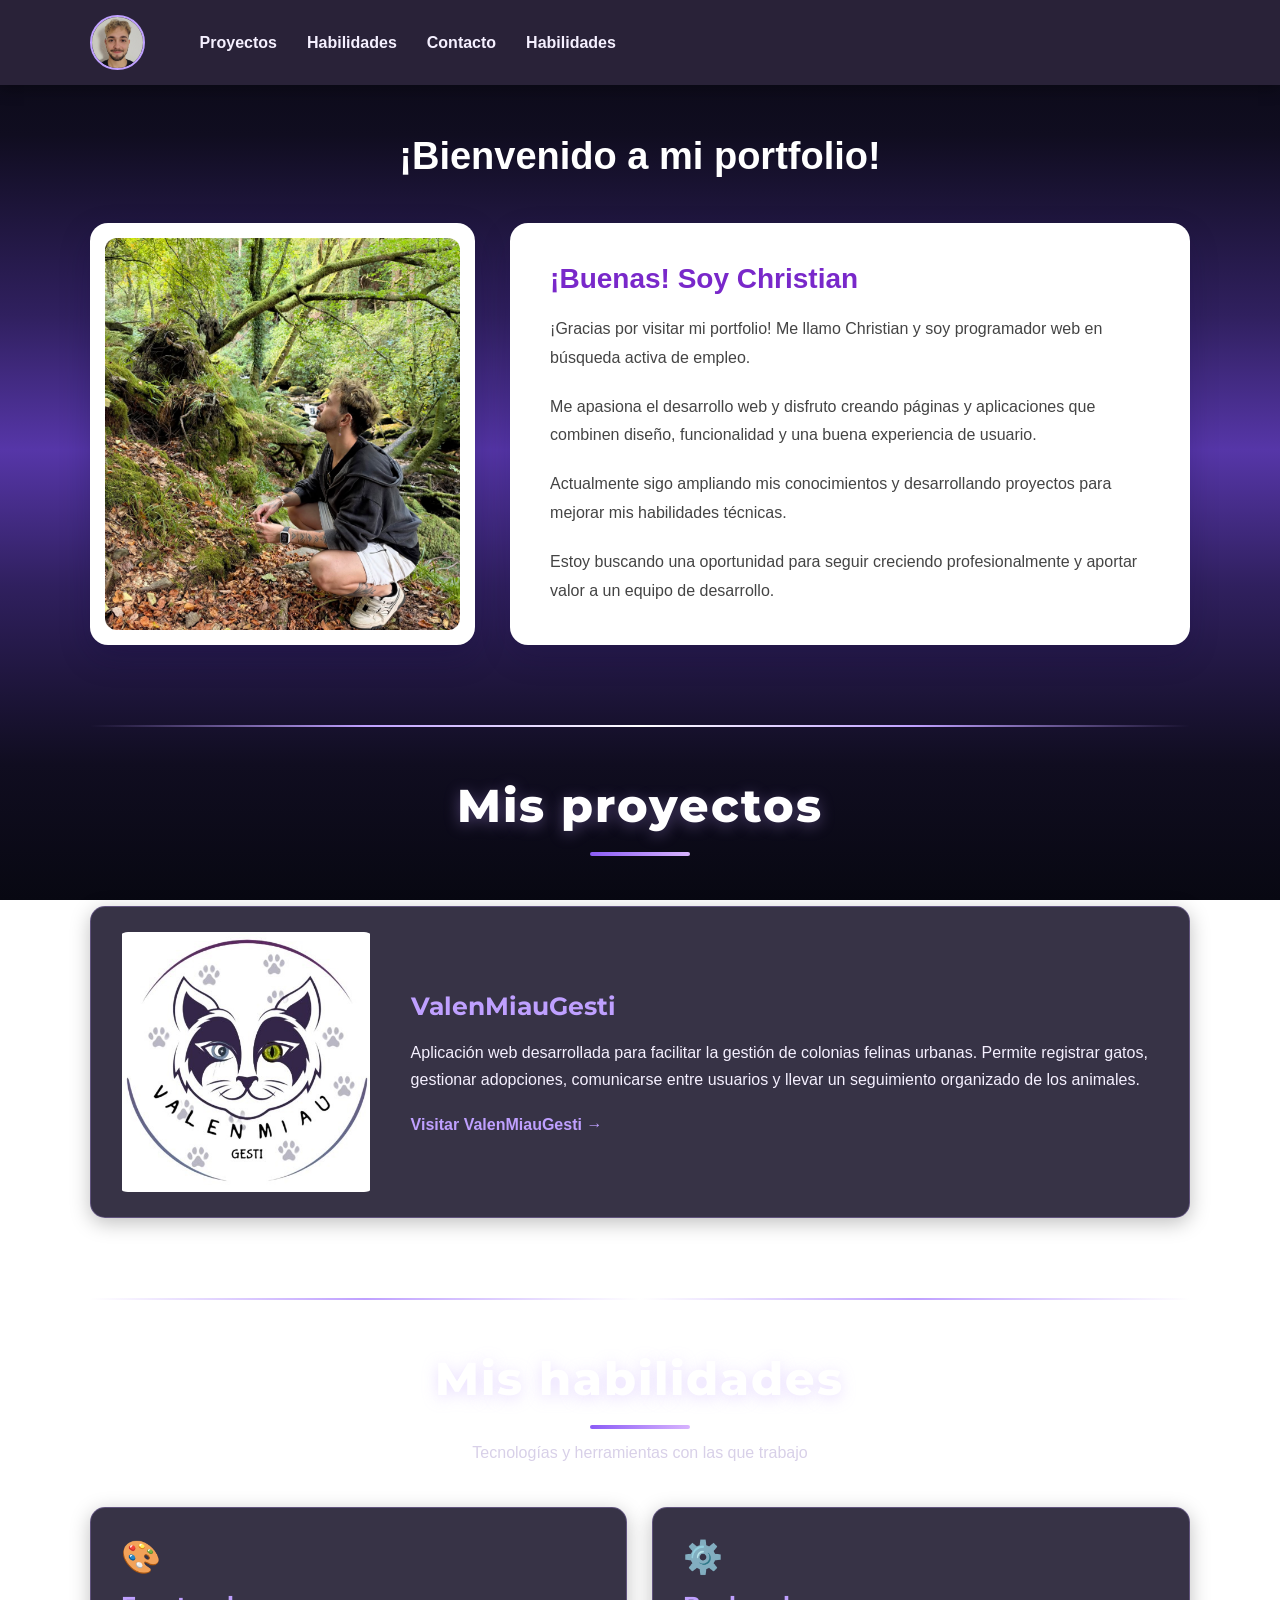
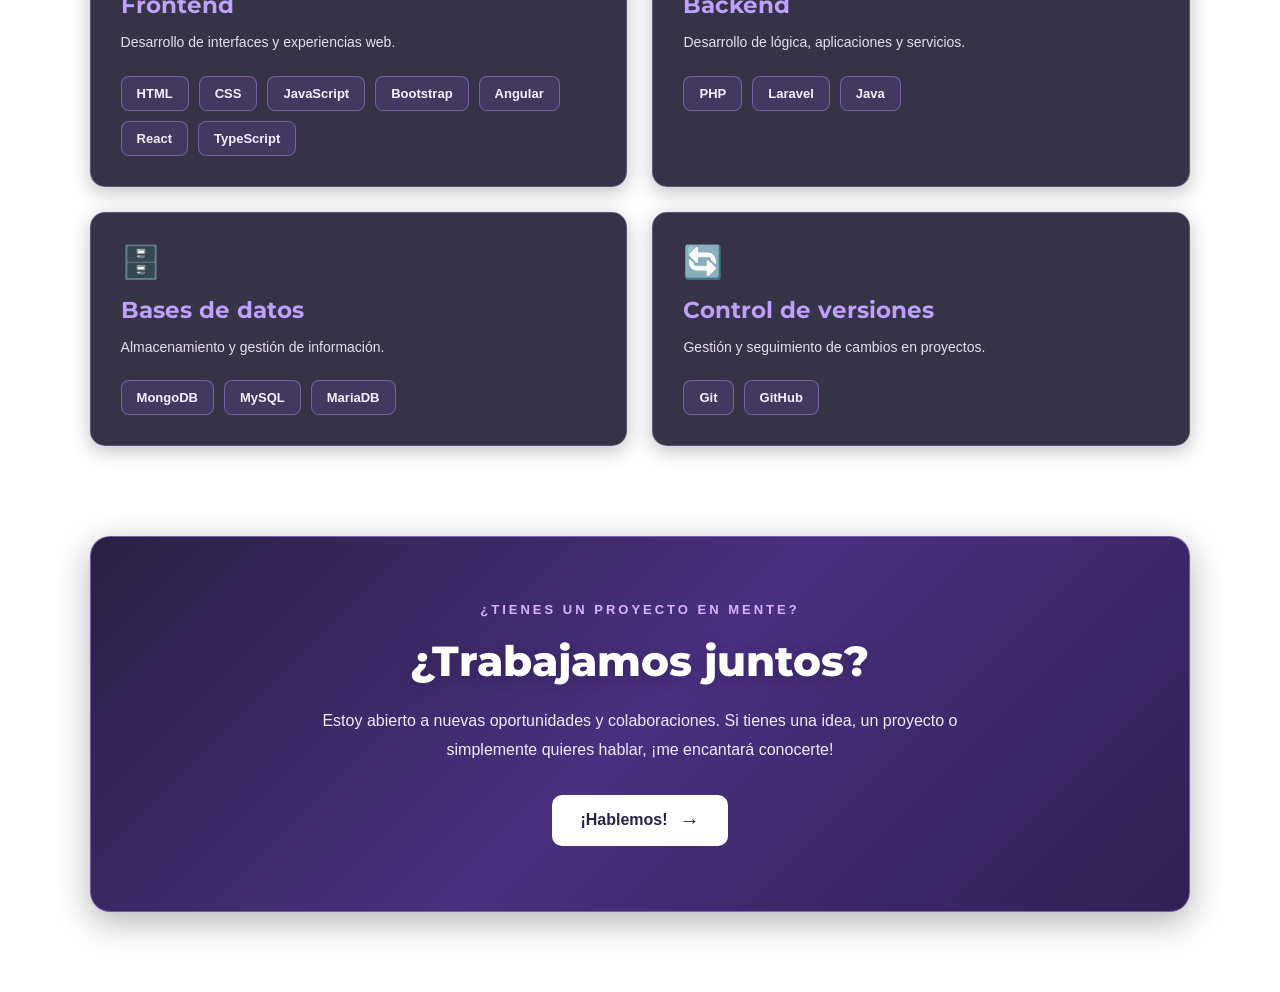
==== index.html @ 074d82cc "primer commit" ====
<!DOCTYPE html>
<html lang="es">

<head>
    <meta charset="UTF-8">
    <meta name="viewport" content="width=device-width, initial-scale=1.0">

    <title>Portfolio - Christian</title>

    <link rel="preconnect" href="https://fonts.googleapis.com">
    <link rel="preconnect" href="https://fonts.gstatic.com" crossorigin>
    <link href="https://fonts.googleapis.com/css2?family=Montserrat:wght@400;600;700;800&display=swap" rel="stylesheet">

    <link rel="stylesheet" href="css/style.css">
    <link rel="stylesheet" href="css/header.css">
    <link rel="stylesheet" href="css/habilidades.css">
    <link rel="stylesheet" href="css/presentacion.css">
    <link rel="stylesheet" href="css/proyectos.css">
    <link rel="stylesheet" href="css/trabajemos.css">

</head>

<body>

    <!-- COMPONENTE HEADER -->
    <div id="header"></div>

    <!-- COMPONENTE PRESENTACIÓN -->
    <div id="presentacion"></div>

    <div id="proyectos-container"></div>

    <div id="habilidades-container"></div>

    <div id="trabajemos-container"></div>

    <script src="js/javasScript.js"></script>

</body>
</html>
---- css/style.css ----
/* CONFIGURACIÓN GENERAL */

* {
    margin: 0;
    padding: 0;
    box-sizing: border-box;
}

html {
    scroll-behavior: smooth;
}

body {
    font-family: Arial, sans-serif;
    min-height: 100vh;

    background: linear-gradient(
        to bottom,
        #080812 0%,
        #100D20 15%,
        #30205F 35%,
        #5636A8 50%,
        #30205F 65%,
        #100D20 85%,
        #080812 100%
    );

    background-repeat: no-repeat;
    background-attachment: fixed;
}

/* IMÁGENES GENERALES */

img {
    max-width: 100%;
}
---- css/header.css ----
/* ==========================================
   HEADER - BARRA DE NAVEGACIÓN
========================================== */

header {
    width: 100%;
    padding: 15px 7%;

    background: #292238;

    box-shadow: 0 3px 15px rgba(0, 0, 0, 0.35);
}

/* ==========================================
   BARRA DE NAVEGACIÓN
========================================== */


.navbar {
    display: flex;
    align-items: center;
    justify-content: flex-start;
    gap: 55px;
}


/* ==========================================
   PERFIL: FOTO Y NOMBRE
========================================== */

.perfil {
    display: flex;
    align-items: center;
    gap: 12px;
}

.perfil img {
    width: 55px;
    height: 55px;

    border-radius: 50%;
    object-fit: cover;

    border: 2px solid #BFA0FF;
}

.perfil h2 {
    font-size: 20px;
    font-weight: 700;
    color: #FFFFFF;
}

/* ==========================================
   ENLACES DE NAVEGACIÓN
========================================== */

.nav-links {
    display: flex;
    align-items: center;
    gap: 30px;

    list-style: none;
}

.nav-links li {
    position: relative;
}

.nav-links a {
    display: block;
    padding: 10px 0;

    color: #F5F0FF;

    font-size: 16px;
    font-weight: 600;

    text-decoration: none;

    transition: color 0.3s ease;
}

/* EFECTO HOVER */

.nav-links a:hover {
    color: #BFA0FF;
}

/* ==========================================
   MENÚS DESPLEGABLES
========================================== */

.dropdown {
    display: none;

    position: absolute;
    top: 100%;
    left: 0;

    min-width: 190px;

    background: #38304D;

    border: 1px solid rgba(191, 160, 255, 0.15);
    border-radius: 10px;

    box-shadow: 0 8px 20px rgba(0, 0, 0, 0.3);

    list-style: none;

    z-index: 100;
}

/* ENLACES DEL DESPLEGABLE */

.dropdown li a {
    padding: 13px 16px;

    color: #FFFFFF;

    font-size: 14px;
    font-weight: 500;

    transition: background 0.3s ease,
                color 0.3s ease;
}

/* HOVER DEL DESPLEGABLE */

.dropdown li a:hover {
    background: #51416F;
    color: #D6BFFF;
}

/* MOSTRAR DESPLEGABLE */

.nav-links li:hover > .dropdown,
.nav-links li:focus-within > .dropdown {
    display: block;
}

/* ==========================================
   ADAPTACIÓN A MÓVILES
========================================== */

@media (max-width: 700px) {

    .navbar {
        flex-direction: column;
        gap: 20px;
    }

    .nav-links {
        flex-wrap: wrap;
        justify-content: center;
        gap: 15px;
    }

    .perfil h2 {
        font-size: 18px;
    }

    .nav-links a {
        font-size: 14px;
    }

}
---- css/habilidades.css ----
/* =================================
   SECCIÓN DE HABILIDADES
================================= */

.seccion-habilidades {
    width: 86%;
    max-width: 1250px;
    margin: 80px auto 60px;
}

/* SEPARADOR */

.separador-habilidades {
    width: 100%;
    height: 2px;
    background: linear-gradient(
        to right,
        transparent,
        #BFA0FF,
        #FFFFFF,
        #BFA0FF,
        transparent
    );
    margin-bottom: 50px;
}

/* TÍTULO */

.titulo-habilidades {
    text-align: center;
    color: #FFFFFF;
    font-family: 'Montserrat', sans-serif;
    font-size: 46px;
    font-weight: 800;
    letter-spacing: 2px;
    margin-bottom: 15px;
    text-shadow: 0 3px 15px rgba(191, 160, 255, 0.35);
}

.titulo-habilidades::after {
    content: "";
    display: block;
    width: 100px;
    height: 4px;
    margin: 18px auto 0;
    border-radius: 10px;
    background: linear-gradient(
        to right,
        #8B5CF6,
        #D8B4FE
    );
}

/* SUBTÍTULO */

.subtitulo-habilidades {
    text-align: center;
    color: #D8D0E8;
    font-size: 16px;
    margin-bottom: 45px;
}

/* CONTENEDOR */

.contenedor-habilidades {
    display: grid;
    grid-template-columns: repeat(2, 1fr);
    gap: 25px;
}

/* TARJETAS */

.tarjeta-habilidad {
    padding: 30px;
    background: rgba(20, 16, 38, 0.85);
    border: 1px solid rgba(191, 160, 255, 0.3);
    border-radius: 15px;

    box-shadow: 0 5px 20px rgba(0, 0, 0, 0.25);

    transition:
        transform 0.3s ease,
        border-color 0.3s ease,
        box-shadow 0.3s ease;
}

.tarjeta-habilidad:hover {
    transform: translateY(-5px);
    border-color: #BFA0FF;
    box-shadow: 0 10px 30px rgba(0, 0, 0, 0.35);
}

/* ICONOS */

.icono-habilidad {
    font-size: 32px;
    margin-bottom: 15px;
}

/* TÍTULOS DE TARJETAS */

.tarjeta-habilidad h3 {
    color: #BFA0FF;
    font-family: 'Montserrat', sans-serif;
    font-size: 23px;
    font-weight: 700;
    margin-bottom: 12px;
}

/* DESCRIPCIONES */

.descripcion-habilidad {
    color: #E5DFF0;
    font-size: 14px;
    line-height: 1.6;
    margin-bottom: 22px;
}

/* ETIQUETAS DE TECNOLOGÍAS */

.lista-tecnologias {
    display: flex;
    flex-wrap: wrap;
    gap: 10px;
}

.lista-tecnologias span {
    padding: 9px 15px;
    color: #F5F0FF;
    background: rgba(139, 92, 246, 0.15);
    border: 1px solid rgba(191, 160, 255, 0.4);
    border-radius: 8px;

    font-size: 13px;
    font-weight: 600;

    transition:
        background 0.3s ease,
        color 0.3s ease,
        transform 0.3s ease;
}

.lista-tecnologias span:hover {
    background: #8B5CF6;
    color: #FFFFFF;
    transform: translateY(-3px);
}

/* =================================
   RESPONSIVE
================================= */

@media (max-width: 800px) {

    .seccion-habilidades {
        width: 92%;
        margin: 55px auto 40px;
    }

    .titulo-habilidades {
        font-size: 32px;
        letter-spacing: 1px;
    }

    .subtitulo-habilidades {
        font-size: 14px;
        margin-bottom: 30px;
    }

    .contenedor-habilidades {
        grid-template-columns: 1fr;
        gap: 18px;
    }

    .tarjeta-habilidad {
        padding: 22px;
    }

    .tarjeta-habilidad h3 {
        font-size: 21px;
    }

    .lista-tecnologias {
        gap: 8px;
    }

    .lista-tecnologias span {
        font-size: 12px;
        padding: 8px 12px;
    }
}
---- css/presentacion.css ----
/* =================================
   PRESENTACIÓN
================================= */

/* CONTENEDOR PRINCIPAL */

.contenido-principal {
    width: 86%;
    max-width: 1250px;
    margin: 50px auto;
}

/* TÍTULO DE BIENVENIDA */

.titulo-bienvenida {
    text-align: center;
    color: white;

    font-size: 38px;

    margin-bottom: 45px;
}

/* DISTRIBUCIÓN DE CONTENEDORES */

.presentacion {
    display: grid;

    grid-template-columns: 0.85fr 1.5fr;

    gap: 35px;
    align-items: stretch;
}

/* CONTENEDOR DE LA FOTOGRAFÍA */

.foto-presentacion {
    background: white;

    padding: 15px;

    border-radius: 18px;

    box-shadow: 0 12px 30px rgba(20, 10, 60, 0.25);

    min-height: 380px;
}

.foto-presentacion img {
    width: 100%;
    height: 100%;
    min-height: 350px;

    object-fit: cover;

    border-radius: 12px;

    display: block;
}

/* CONTENEDOR DEL TEXTO */

.texto-presentacion {
    background: white;

    padding: 40px;

    border-radius: 18px;

    box-shadow: 0 12px 30px rgba(20, 10, 60, 0.18);

    display: flex;
    flex-direction: column;
    justify-content: center;

    gap: 20px;
}

/* TÍTULO PERSONAL */

.texto-presentacion h2 {
    color: #7928CA;
    font-size: 28px;
}

/* PÁRRAFOS */

.texto-presentacion p {
    color: #444444;

    font-size: 16px;
    line-height: 1.8;
}

/* RESPONSIVE */

@media (max-width: 800px) {

    .contenido-principal {
        width: 90%;
    }

    .presentacion {
        grid-template-columns: 1fr;
    }

    
/* CONTENEDOR DE LA FOTOGRAFÍA */


/* CONTENEDOR DE LA FOTOGRAFÍA */


/* CONTENEDOR DE LA FOTOGRAFÍA */

.foto-presentacion {
    display: flex;
    justify-content: center;
    align-items: center;

    background: transparent;
    padding: 0;
    box-shadow: none;
}

/* FOTOGRAFÍA CUADRADA */

.foto-presentacion img {
    width: 320px;
    height: 320px;

    aspect-ratio: 1 / 1;
    object-fit: cover;
    object-position: center;

    border-radius: 12px;

    display: block;
}




    .titulo-bienvenida {
        font-size: 29px;
    }

    .texto-presentacion {
        padding: 25px;
    }
}
---- css/proyectos.css ----
/* =================================
   SECCIÓN DE PROYECTOS
================================= */

.seccion-proyectos {
    width: 86%;
    max-width: 1250px;
    margin: 80px auto 50px;
}

/* SEPARADOR SUPERIOR */

.separador-proyectos {
    width: 100%;
    height: 2px;
    background: linear-gradient(
        to right,
        transparent,
        #BFA0FF,
        #FFFFFF,
        #BFA0FF,
        transparent
    );
    margin-bottom: 50px;
}

/* TÍTULO */

.titulo-proyectos {
    text-align: center;
    color: #FFFFFF;
    font-family: 'Montserrat', sans-serif;
    font-size: 46px;
    font-weight: 800;
    letter-spacing: 2px;
    margin-bottom: 50px;
    position: relative;
    text-shadow: 0 3px 15px rgba(191, 160, 255, 0.35);
}

/* LÍNEA DECORATIVA DEL TÍTULO */

.titulo-proyectos::after {
    content: "";
    display: block;
    width: 100px;
    height: 4px;
    margin: 18px auto 0;
    border-radius: 10px;
    background: linear-gradient(
        to right,
        #8B5CF6,
        #D8B4FE
    );
}

/* CONTENEDOR DE PROYECTOS */

.contenedor-proyectos {
    width: 100%;
    display: grid;
    grid-template-columns: 1fr;
    gap: 25px;
}

/* =================================
   TARJETA DE PROYECTO
================================= */

.tarjeta-proyecto {
    display: grid;
    grid-template-columns: 260px 1fr;
    align-items: center;
    gap: 35px;

    padding: 25px;
    background: rgba(20, 16, 38, 0.85);
    border: 1px solid rgba(191, 160, 255, 0.3);
    border-radius: 15px;

    box-shadow: 0 5px 20px rgba(0, 0, 0, 0.25);
    transition: transform 0.3s ease, box-shadow 0.3s ease;
}

.tarjeta-proyecto:hover {
    transform: translateY(-5px);
    box-shadow: 0 10px 30px rgba(0, 0, 0, 0.4);
}

/* =================================
   IMAGEN DEL PROYECTO
================================= */


/* IMAGEN DEL PROYECTO */

.imagen-proyecto {
    display: block;
    width: 100%;
    max-width: 420px;
    aspect-ratio: 1 / 1;
    justify-self: center;
    overflow: hidden;
    border-radius: 12px;
    background: transparent;
}

.imagen-proyecto img {
    display: block;
    width: 100%;
    height: 100%;
    object-fit: contain;
    object-position: center;
    background: transparent;
    transition: transform 0.4s ease;
}

.imagen-proyecto:hover img {
    transform: scale(1.04);
}


/* =================================
   INFORMACIÓN DEL PROYECTO
================================= */

.informacion-proyecto {
    color: #F5F0FF;
}

.informacion-proyecto h3 {
    color: #BFA0FF;
    font-family: 'Montserrat', sans-serif;
    font-size: 25px;
    font-weight: 700;
    margin-bottom: 18px;
}

.informacion-proyecto p {
    font-size: 16px;
    line-height: 1.7;
    margin-bottom: 22px;
}

/* ENLACE AL PROYECTO */

.enlace-proyecto {
    display: inline-block;
    color: #BFA0FF;
    font-weight: 700;
    text-decoration: none;
    transition: color 0.3s ease;
}

.enlace-proyecto:hover {
    color: #FFFFFF;
}

/* =================================
   DISEÑO RESPONSIVE
================================= */

@media (max-width: 800px) {

    .seccion-proyectos {
        width: 90%;
    }

    .titulo-proyectos {
        font-size: 34px;
        letter-spacing: 1px;
    }

    .contenedor-proyectos {
        grid-template-columns: 1fr;
    }

    .tarjeta-proyecto {
        grid-template-columns: 1fr;
        gap: 20px;
        padding: 18px;
    }

    .imagen-proyecto img {
        height: 220px;
    }

    .informacion-proyecto h3 {
        font-size: 22px;
    }
}

/* =================================
   DISEÑO PARA MÓVILES
================================= */

@media (max-width: 800px) {

    .seccion-proyectos {
        width: 92%;
        margin: 50px auto 35px;
    }

    .titulo-proyectos {
        font-size: 30px;
        letter-spacing: 1px;
        margin-bottom: 30px;
    }

    .contenedor-proyectos {
        display: grid;
        grid-template-columns: 1fr;
        gap: 15px;
    }

    /* TARJETA */

    .tarjeta-proyecto {
        display: flex;
        flex-direction: column;
        align-items: stretch;
        gap: 18px;

        padding: 18px;
        margin: 0;
    }

    /* IMAGEN */

    .imagen-proyecto {
        width: 190px;
        height: 190px;
        max-width: 100%;
        aspect-ratio: 1 / 1;
        margin: 0 auto;
        flex-shrink: 0;
    }

    .imagen-proyecto img {
        width: 100%;
        height: 100%;
        object-fit: contain;
        margin: 0;
    }

    /* TEXTO */

    .informacion-proyecto {
        width: 100%;
        margin: 0;
        padding: 0;
    }

    .informacion-proyecto h3 {
        font-size: 21px;
        margin-bottom: 12px;
    }

    .informacion-proyecto p {
        font-size: 14px;
        line-height: 1.6;
        margin-bottom: 16px;
    }

    .enlace-proyecto {
        font-size: 14px;
    }
}
---- css/trabajemos.css ----
/* =================================
   SECCIÓN TRABAJEMOS JUNTOS
================================= */

.seccion-trabajemos {
    width: 86%;
    max-width: 1250px;
    margin: 90px auto 80px;
}

.contenedor-trabajemos {
    position: relative;
    overflow: hidden;

    display: flex;
    flex-direction: column;
    align-items: center;
    text-align: center;

    padding: 65px 35px;

    background: linear-gradient(
        135deg,
        #292044,
        #493080,
        #302052
    );

    border: 1px solid rgba(191, 160, 255, 0.45);
    border-radius: 20px;

    box-shadow: 0 10px 35px rgba(0, 0, 0, 0.3);
}

/* ETIQUETA SUPERIOR */

.etiqueta-trabajemos {
    color: #D8B4FE;
    font-size: 13px;
    font-weight: 700;
    letter-spacing: 3px;
    margin-bottom: 18px;
}

/* TÍTULO */

.contenedor-trabajemos h2 {
    color: #FFFFFF;
    font-family: 'Montserrat', sans-serif;
    font-size: 42px;
    font-weight: 800;
    margin-bottom: 20px;
    text-shadow: 0 3px 15px rgba(0, 0, 0, 0.2);
}

/* TEXTO */

.texto-trabajemos {
    max-width: 650px;
    color: #F0EAFB;
    font-size: 16px;
    line-height: 1.8;
    margin-bottom: 30px;
}

/* BOTÓN */

.boton-contacto {
    display: inline-flex;
    align-items: center;
    justify-content: center;
    gap: 12px;

    padding: 14px 28px;

    color: #292044;
    background: #FFFFFF;

    border-radius: 10px;
    text-decoration: none;

    font-size: 16px;
    font-weight: 700;

    transition:
        transform 0.3s ease,
        background 0.3s ease,
        box-shadow 0.3s ease;
}

.boton-contacto span {
    font-size: 20px;
    transition: transform 0.3s ease;
}

.boton-contacto:hover {
    background: #D8B4FE;
    transform: translateY(-4px);
    box-shadow: 0 8px 20px rgba(0, 0, 0, 0.25);
}

.boton-contacto:hover span {
    transform: translateX(5px);
}

/* =================================
   RESPONSIVE
================================= */

@media (max-width: 800px) {

    .seccion-trabajemos {
        width: 92%;
        margin: 55px auto 45px;
    }

    .contenedor-trabajemos {
        padding: 45px 20px;
        border-radius: 15px;
    }

    .etiqueta-trabajemos {
        font-size: 11px;
        letter-spacing: 2px;
    }

    .contenedor-trabajemos h2 {
        font-size: 30px;
    }

    .texto-trabajemos {
        font-size: 14px;
        line-height: 1.7;
    }

    .boton-contacto {
        padding: 12px 24px;
        font-size: 14px;
    }
}
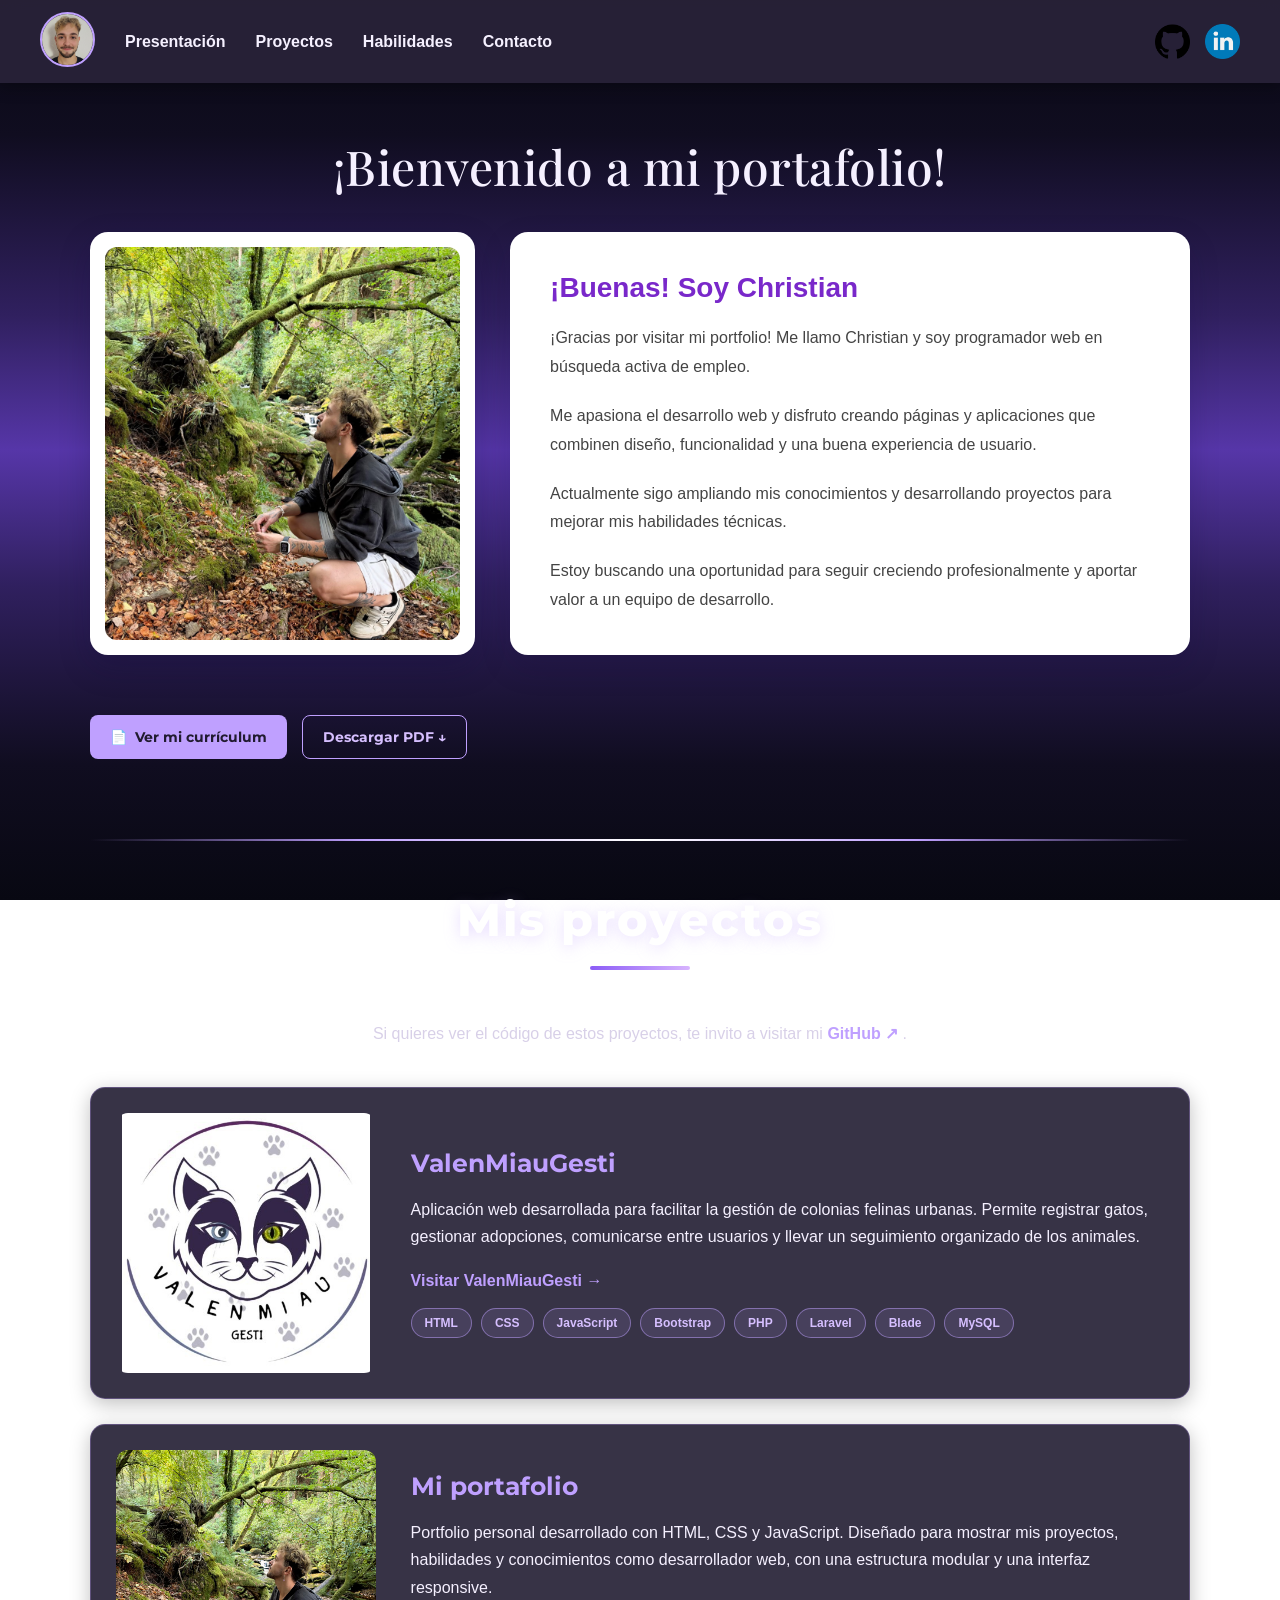
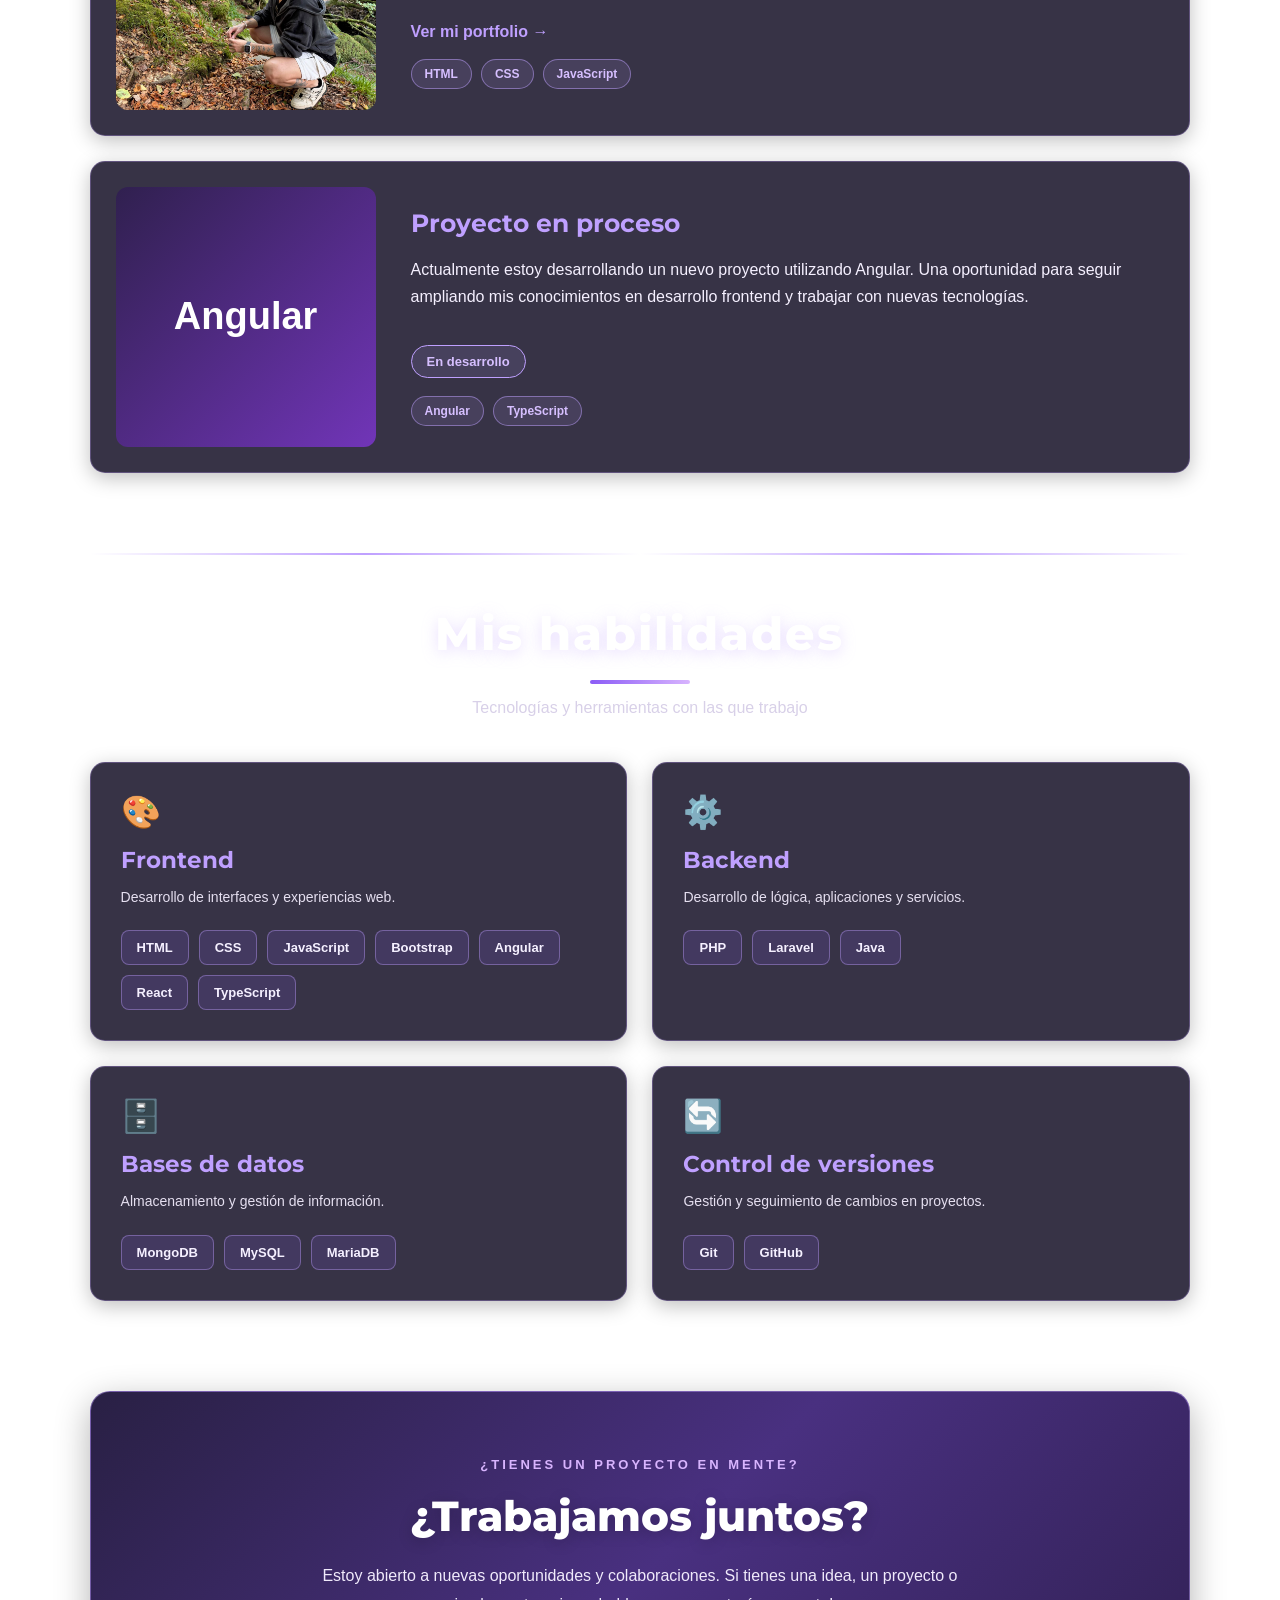
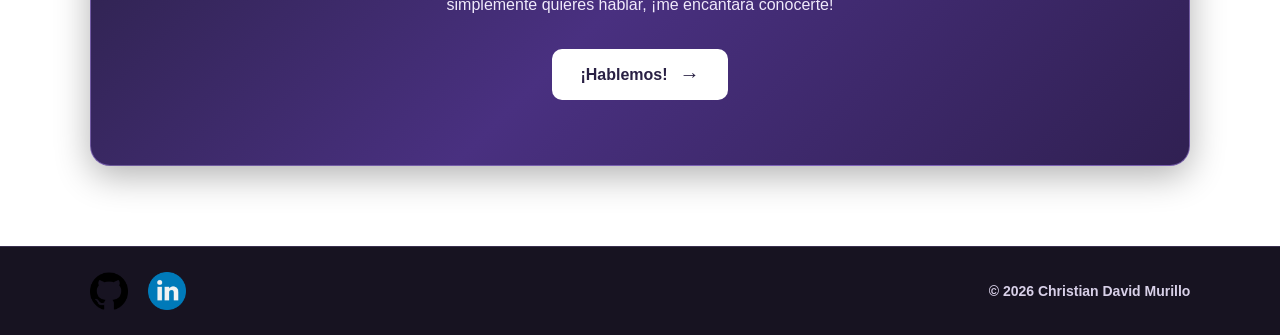
==== commit fc7e5e3c: "cambios en el header, enlaces a lnkdin, github, y curriculum completados, estilos de las paginas mej" ====
--- a/index.html
+++ b/index.html
@@ -5,12 +5,14 @@
 <head>
     <meta charset="UTF-8">
     <meta name="viewport" content="width=device-width, initial-scale=1.0">
+    <link rel="icon" type="image/png" href="img/logoCDM.png">
+    <title>Portafolio - Christian</title>
 
-    <title>Portfolio - Christian</title>
 
     <link rel="preconnect" href="https://fonts.googleapis.com">
     <link rel="preconnect" href="https://fonts.gstatic.com" crossorigin>
     <link href="https://fonts.googleapis.com/css2?family=Montserrat:wght@400;600;700;800&display=swap" rel="stylesheet">
+    <link href="https://fonts.googleapis.com/css2?family=Playfair+Display:wght@400;500;600&display=swap" rel="stylesheet">
 
     <link rel="stylesheet" href="css/style.css">
     <link rel="stylesheet" href="css/header.css">
@@ -18,6 +20,7 @@
     <link rel="stylesheet" href="css/presentacion.css">
     <link rel="stylesheet" href="css/proyectos.css">
     <link rel="stylesheet" href="css/trabajemos.css">
+    <link rel="stylesheet" href="css/footer.css">
 
 </head>
 
@@ -34,6 +37,7 @@
     <div id="habilidades-container"></div>
 
     <div id="trabajemos-container"></div>
+    <div id="footer-container"></div>
 
     <script src="js/javasScript.js"></script>
 
--- a/css/style.css
+++ b/css/style.css
@@ -7,13 +7,23 @@
     box-sizing: border-box;
 }
 
+
 html {
     scroll-behavior: smooth;
 }
 
+    #presentacion,
+    #proyectos,
+    #habilidades {
+    scroll-margin-top: 100px;
+}
+
+
 body {
     font-family: Arial, sans-serif;
     min-height: 100vh;
+    margin: 0;
+    padding-top: 85px;
 
     background: linear-gradient(
         to bottom,
--- a/css/header.css
+++ b/css/header.css
@@ -3,26 +3,38 @@
    HEADER - BARRA DE NAVEGACIÓN
 ========================================== */
 
+
+/* CABECERA FIJA */
 header {
+    position: fixed;
+    top: 0;
+    left: 0;
     width: 100%;
-    padding: 15px 7%;
-
-    background: #292238;
-
+    z-index: 1000;
+    box-sizing: border-box;
+
+    background: rgba(41, 34, 56, 0.95);
     box-shadow: 0 3px 15px rgba(0, 0, 0, 0.35);
-}
-
-/* ==========================================
-   BARRA DE NAVEGACIÓN
-========================================== */
-
+
+    backdrop-filter: blur(12px);
+    -webkit-backdrop-filter: blur(12px);
+}
+
+/* BARRA DE NAVEGACIÓN */
 
 .navbar {
     display: flex;
-    align-items: center;
     justify-content: flex-start;
-    gap: 55px;
-}
+    align-items: center;
+
+    width: 100%;
+    box-sizing: border-box;
+    padding: 12px 40px;
+    gap: 30px;
+}
+
+
+
 
 
 /* ==========================================
@@ -50,18 +62,35 @@
     font-weight: 700;
     color: #FFFFFF;
 }
+.perfil a {
+    display: block;
+    border-radius: 50%;
+}
+
+.perfil img {
+    transition: transform 0.3s ease;
+}
+
+.perfil a:hover img {
+    transform: scale(1.08);
+}
 
 /* ==========================================
    ENLACES DE NAVEGACIÓN
 ========================================== */
 
+
 .nav-links {
     display: flex;
     align-items: center;
+    justify-content: flex-end;
     gap: 30px;
 
     list-style: none;
-}
+    margin: 0;
+    padding: 0;
+}
+
 
 .nav-links li {
     position: relative;
@@ -145,24 +174,50 @@
 ========================================== */
 
 @media (max-width: 700px) {
-
     .navbar {
         flex-direction: column;
-        gap: 20px;
+        gap: 12px;
+        padding: 10px 15px;
     }
 
     .nav-links {
         flex-wrap: wrap;
         justify-content: center;
-        gap: 15px;
-    }
-
-    .perfil h2 {
-        font-size: 18px;
+        gap: 12px;
     }
 
     .nav-links a {
         font-size: 14px;
     }
-
-}
+}
+
+/* REDES SOCIALES DEL HEADER */
+
+.header-redes {
+    display: flex;
+    align-items: center;
+    gap: 15px;
+    margin-left: auto;
+}
+
+.header-redes a {
+    display: flex;
+    align-items: center;
+    justify-content: center;
+
+    width: 35px;
+    height: 35px;
+
+    transition: transform 0.3s ease;
+}
+
+.header-redes img {
+    width: 100%;
+    height: 100%;
+    object-fit: contain;
+}
+
+.header-redes a:hover {
+    transform: translateY(-3px) scale(1.08);
+}
+
--- a/css/presentacion.css
+++ b/css/presentacion.css
@@ -13,13 +13,22 @@
 
 /* TÍTULO DE BIENVENIDA */
 
+
 .titulo-bienvenida {
+    font-family: 'Playfair Display', serif;
+    font-size: 48px;
+    font-weight: 500;
     text-align: center;
-    color: white;
-
-    font-size: 38px;
-
-    margin-bottom: 45px;
+    color: #F5F0FF;
+    letter-spacing: 0.5px;
+    line-height: 1.3;
+    margin-bottom: 35px;
+}
+
+@media (max-width: 600px) {
+    .titulo-bienvenida {
+        font-size: 34px;
+    }
 }
 
 /* DISTRIBUCIÓN DE CONTENEDORES */
@@ -105,11 +114,7 @@
         grid-template-columns: 1fr;
     }
 
-    
-/* CONTENEDOR DE LA FOTOGRAFÍA */
-
-
-/* CONTENEDOR DE LA FOTOGRAFÍA */
+
 
 
 /* CONTENEDOR DE LA FOTOGRAFÍA */
@@ -150,3 +155,56 @@
         padding: 25px;
     }
 }
+
+
+.botones-presentacion {
+    display: flex;
+    flex-wrap: wrap;
+    gap: 15px;
+    margin-top: 25px;
+}
+
+.boton-cv,
+.boton-descargar-cv {
+    display: inline-flex;
+    align-items: center;
+    justify-content: center;
+    gap: 8px;
+
+    padding: 12px 20px;
+    border-radius: 8px;
+
+    font-family: 'Montserrat', sans-serif;
+    font-size: 14px;
+    font-weight: 700;
+    text-decoration: none;
+
+    transition: all 0.3s ease;
+}
+
+.boton-cv {
+    background: #BFA0FF;
+    color: #211B30;
+}
+
+.boton-cv:hover {
+    background: #D6BFFF;
+    transform: translateY(-3px);
+}
+
+.boton-descargar-cv {
+    border: 1px solid #BFA0FF;
+    color: #D6BFFF;
+}
+
+.boton-descargar-cv:hover {
+    background: rgba(191, 160, 255, 0.15);
+    transform: translateY(-3px);
+}
+
+@media (max-width: 600px) {
+    .botones-presentacion {
+        justify-content: center;
+    }
+}
+
--- a/css/proyectos.css
+++ b/css/proyectos.css
@@ -268,3 +268,129 @@
     }
 }
 
+/* PROYECTO EN DESARROLLO */
+
+.proyecto-en-proceso {
+    display: flex;
+    justify-content: center;
+    align-items: center;
+
+    background: linear-gradient(135deg, #30204f, #7135b8);
+    border-radius: 12px;
+    min-height: 220px;
+}
+
+.proyecto-en-proceso span {
+    color: white;
+    font-size: 38px;
+    font-weight: 800;
+}
+
+/* ESTADO DEL PROYECTO */
+
+.estado-proyecto {
+    display: inline-block;
+    margin-top: 12px;
+    padding: 8px 15px;
+
+    color: #D6BFFF;
+    background: rgba(191, 160, 255, 0.12);
+
+    border: 1px solid #BFA0FF;
+    border-radius: 20px;
+
+    font-size: 13px;
+    font-weight: 600;
+}
+
+
+/* ENLACE A GITHUB */
+
+.enlace-github-proyectos {
+    text-align: center;
+    margin: 20px auto 40px;
+    padding: 0 20px;
+}
+
+.enlace-github-proyectos p {
+    color: #D8D0E8;
+    font-size: 16px;
+    line-height: 1.7;
+}
+
+.enlace-github-proyectos a {
+    color: #BFA0FF;
+    font-weight: 700;
+    text-decoration: none;
+    transition: color 0.3s ease;
+}
+
+.enlace-github-proyectos a:hover {
+    color: #FFFFFF;
+}
+
+.enlace-github-proyectos a span {
+    display: inline-block;
+    transition: transform 0.3s ease;
+}
+
+.enlace-github-proyectos a:hover span {
+    transform: translate(3px, -3px);
+}
+
+@media (max-width: 600px) {
+    .enlace-github-proyectos {
+        margin: 15px auto 25px;
+    }
+
+    .enlace-github-proyectos p {
+        font-size: 14px;
+    }
+}
+
+/* TECNOLOGÍAS DE CADA PROYECTO */
+
+.tecnologias-proyecto {
+    display: flex;
+    flex-wrap: wrap;
+    gap: 9px;
+    margin-top: 18px;
+}
+
+.tecnologias-proyecto span {
+    display: inline-block;
+    padding: 7px 13px;
+
+    background: rgba(191, 160, 255, 0.12);
+    border: 1px solid rgba(191, 160, 255, 0.5);
+    border-radius: 20px;
+
+    color: #D6BFFF;
+    font-size: 12px;
+    font-weight: 600;
+
+    transition: all 0.3s ease;
+}
+
+.tecnologias-proyecto span:hover {
+    background: #BFA0FF;
+    color: #211B30;
+    transform: translateY(-2px);
+}
+
+/* ADAPTACIÓN MÓVIL */
+
+@media (max-width: 600px) {
+    .tecnologias-proyecto {
+        gap: 7px;
+        margin-top: 14px;
+    }
+
+    .tecnologias-proyecto span {
+        padding: 6px 10px;
+        font-size: 11px;
+    }
+}
+
+
+
--- a/css/footer.css
+++ b/css/footer.css
@@ -0,0 +1,67 @@
+
+/* FOOTER */
+
+.footer {
+    width: 100%;
+    box-sizing: border-box;
+
+    display: flex;
+    justify-content: space-between;
+    align-items: center;
+
+    padding: 25px 7%;
+
+    background: #171321;
+    color: #F5F0FF;
+
+    border-top: 1px solid rgba(191, 160, 255, 0.2);
+}
+
+/* REDES SOCIALES */
+
+.footer-redes {
+    display: flex;
+    align-items: center;
+    gap: 20px;
+}
+
+.footer-redes a {
+    display: flex;
+    align-items: center;
+    justify-content: center;
+
+    width: 38px;
+    height: 38px;
+
+    transition: transform 0.3s ease;
+}
+
+.footer-redes img {
+    width: 100%;
+    height: 100%;
+    object-fit: contain;
+}
+
+.footer-redes a:hover {
+    transform: translateY(-4px);
+}
+
+/* AUTOR */
+
+.footer-autor p {
+    margin: 0;
+    font-size: 14px;
+    font-weight: 600;
+    color: #D8D0E8;
+}
+
+/* MÓVILES */
+
+@media (max-width: 600px) {
+    .footer {
+        flex-direction: column;
+        gap: 18px;
+        padding: 25px 15px;
+        text-align: center;
+    }
+}
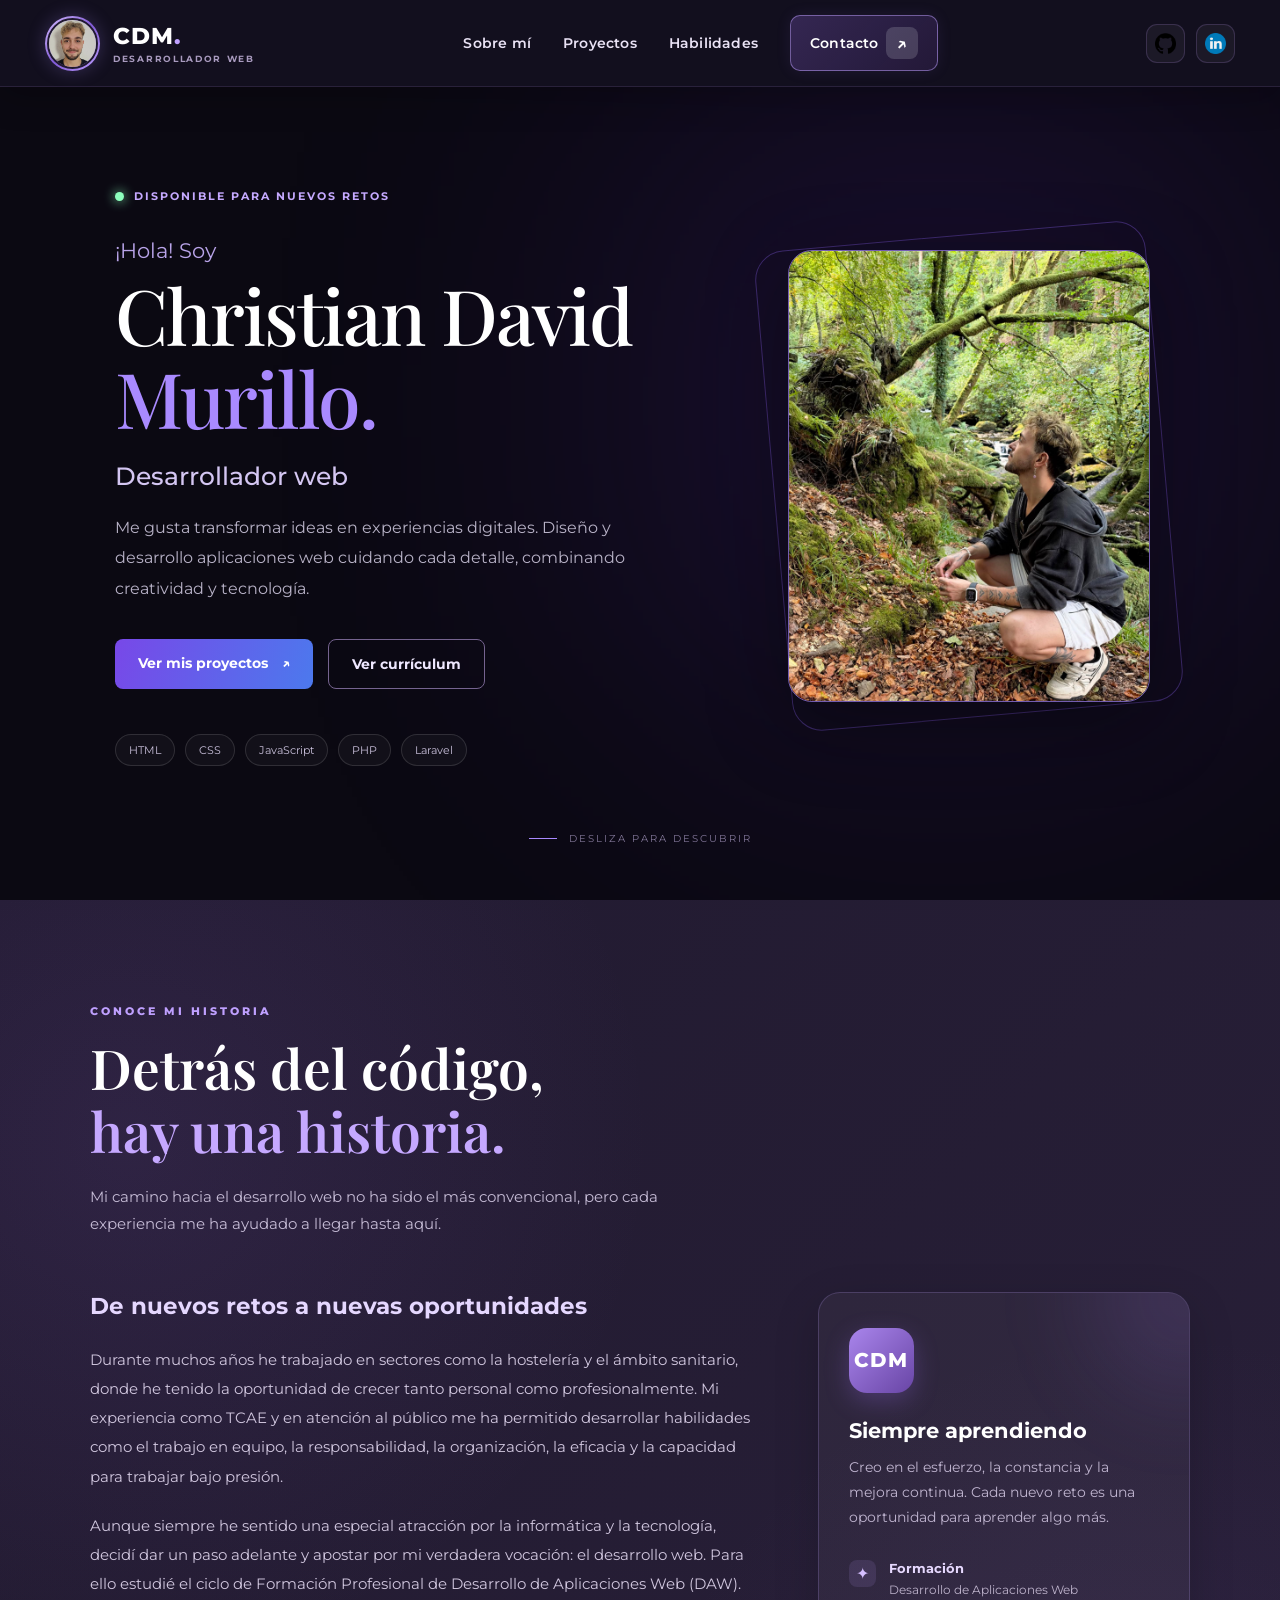
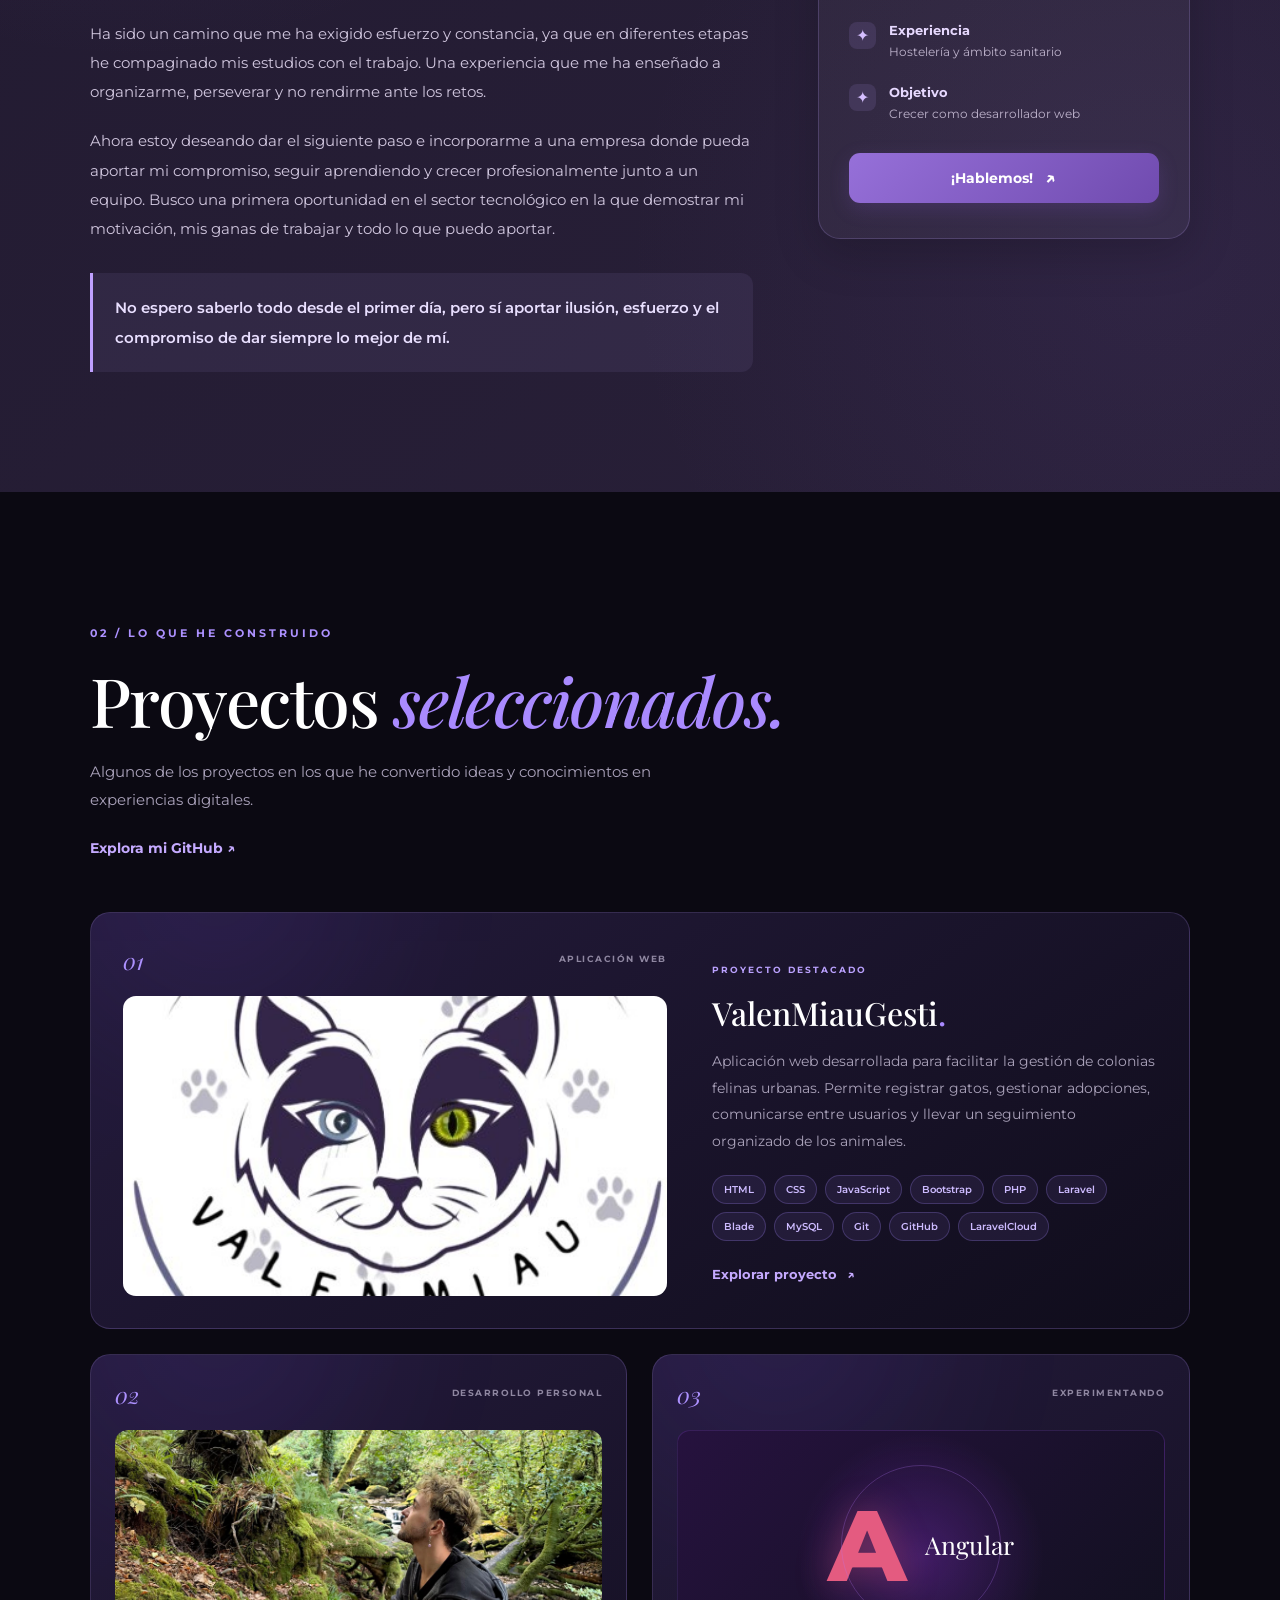
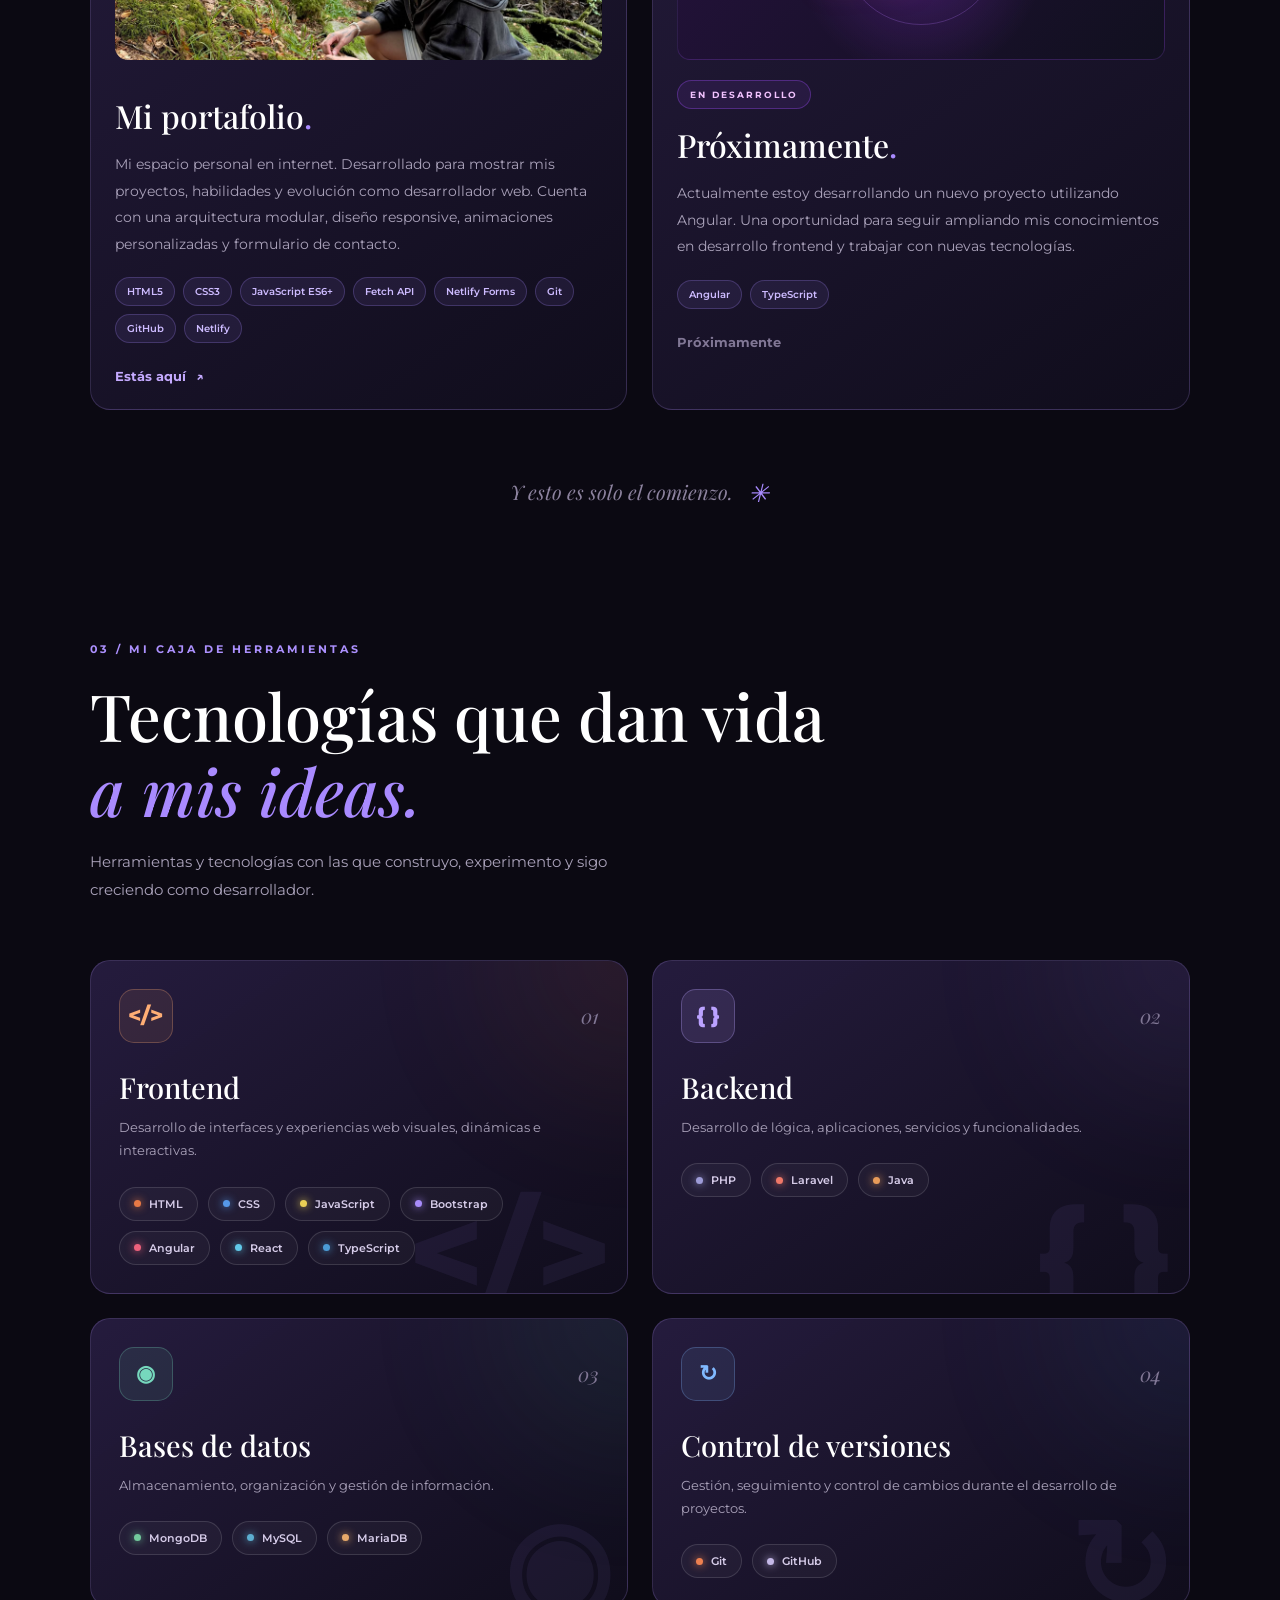
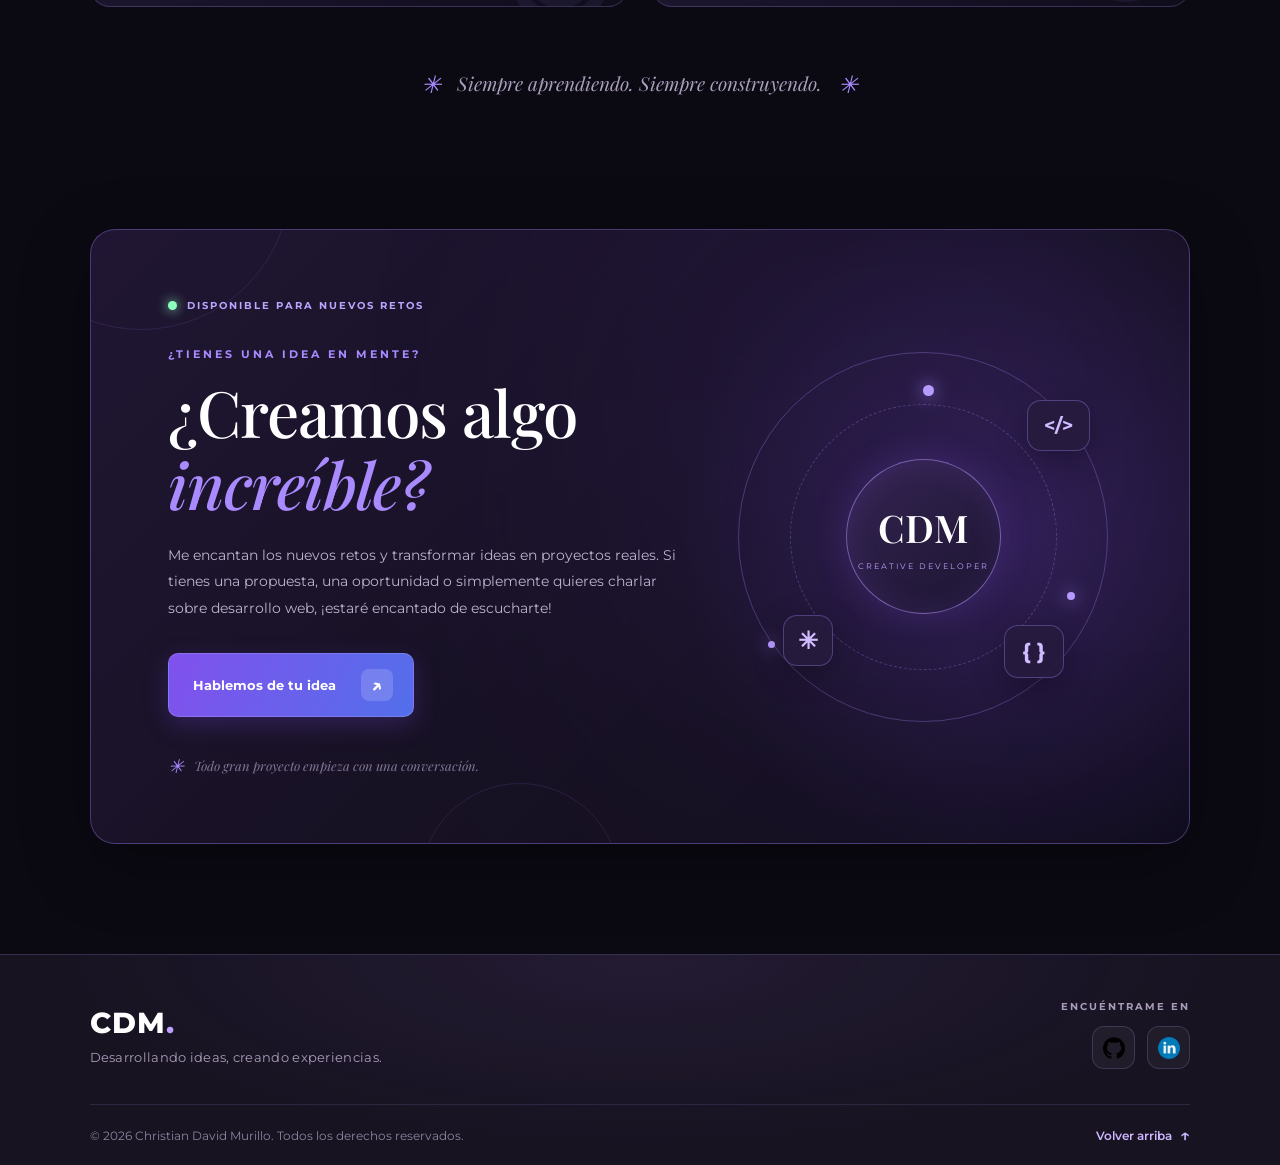
==== commit c438c56c: "Mejorar diseño de proyectos y animaciones del portfolio" ====
--- a/index.html
+++ b/index.html
@@ -2,27 +2,39 @@
 <!DOCTYPE html>
 <html lang="es">
 
+
 <head>
     <meta charset="UTF-8">
     <meta name="viewport" content="width=device-width, initial-scale=1.0">
-    <link rel="icon" type="image/png" href="img/logoCDM.png">
-    <title>Portafolio - Christian</title>
 
+    <title>Christian David Murillo | Desarrollador Web</title>
 
+    <!-- FAVICON CDM -->
+    <link rel="icon" type="image/svg+xml" href="./favicon.svg?v=3">
+
+    <!-- GOOGLE FONTS -->
     <link rel="preconnect" href="https://fonts.googleapis.com">
     <link rel="preconnect" href="https://fonts.gstatic.com" crossorigin>
+
     <link href="https://fonts.googleapis.com/css2?family=Montserrat:wght@400;600;700;800&display=swap" rel="stylesheet">
+
     <link href="https://fonts.googleapis.com/css2?family=Playfair+Display:wght@400;500;600&display=swap" rel="stylesheet">
 
+    <!-- ESTILOS GENERALES -->
     <link rel="stylesheet" href="css/style.css">
+
+    <!-- COMPONENTES -->
+    <link rel="stylesheet" href="css/animaciones.css">
     <link rel="stylesheet" href="css/header.css">
+    <link rel="stylesheet" href="css/presentacion.css">
+    <link rel="stylesheet" href="css/sobremi.css">
+    <link rel="stylesheet" href="css/proyectos.css">
     <link rel="stylesheet" href="css/habilidades.css">
-    <link rel="stylesheet" href="css/presentacion.css">
-    <link rel="stylesheet" href="css/proyectos.css">
     <link rel="stylesheet" href="css/trabajemos.css">
     <link rel="stylesheet" href="css/footer.css">
 
 </head>
+
 
 <body>
 
@@ -30,8 +42,10 @@
     <div id="header"></div>
 
     <!-- COMPONENTE PRESENTACIÓN -->
+    
+
     <div id="presentacion"></div>
-
+    <div id="sobremi-container"></div>
     <div id="proyectos-container"></div>
 
     <div id="habilidades-container"></div>
@@ -39,7 +53,7 @@
     <div id="trabajemos-container"></div>
     <div id="footer-container"></div>
 
+    <script src="js/animaciones.js"></script>
     <script src="js/javasScript.js"></script>
-
 </body>
 </html>
--- a/css/style.css
+++ b/css/style.css
@@ -7,41 +7,93 @@
     box-sizing: border-box;
 }
 
-
 html {
     scroll-behavior: smooth;
 }
 
-    #presentacion,
-    #proyectos,
-    #habilidades {
-    scroll-margin-top: 100px;
+body {
+    font-family: 'Montserrat', sans-serif;
+    min-height: 100vh;
+    padding-top: 85px;
+    background: #0b0912;
+    color: #ffffff;
 }
-
-
-body {
-    font-family: Arial, sans-serif;
-    min-height: 100vh;
-    margin: 0;
-    padding-top: 85px;
-
-    background: linear-gradient(
-        to bottom,
-        #080812 0%,
-        #100D20 15%,
-        #30205F 35%,
-        #5636A8 50%,
-        #30205F 65%,
-        #100D20 85%,
-        #080812 100%
-    );
-
-    background-repeat: no-repeat;
-    background-attachment: fixed;
-}
-
-/* IMÁGENES GENERALES */
 
 img {
     max-width: 100%;
 }
+
+#presentacion,
+#proyectos,
+#habilidades {
+    scroll-margin-top: 100px;
+}
+
+::selection {
+    background: #8153dc;
+    color: white;
+}
+
+/* ANIMACIONES GENERALES */
+
+.hero-texto,
+.hero-foto {
+    opacity: 0;
+    transition: opacity 0.9s ease, transform 0.9s ease;
+}
+
+.hero-texto {
+    transform: translateX(-35px);
+}
+
+.hero-foto {
+    transform: translateX(35px);
+}
+
+.pagina-cargada .hero-texto,
+.pagina-cargada .hero-foto {
+    opacity: 1;
+    transform: translateX(0);
+}
+
+/* ELEMENTOS QUE APARECEN AL HACER SCROLL */
+
+.revelar {
+    opacity: 0;
+    transform: translateY(35px);
+    transition: opacity 0.7s ease, transform 0.7s ease;
+}
+
+.revelar.visible {
+    opacity: 1;
+    transform: translateY(0);
+}
+
+/* MOVIMIENTO FLOTANTE DE LA FOTO */
+
+.hero-foto-marco {
+    animation: fotoFlotante 5s ease-in-out infinite;
+}
+
+@keyframes fotoFlotante {
+    0%, 100% {
+        transform: translateY(0);
+    }
+
+    50% {
+        transform: translateY(-12px);
+    }
+}
+
+/* ACCESIBILIDAD */
+
+@media (prefers-reduced-motion: reduce) {
+    *,
+    *::before,
+    *::after {
+        animation-duration: 0.01ms !important;
+        animation-iteration-count: 1 !important;
+        transition-duration: 0.01ms !important;
+        scroll-behavior: auto !important;
+    }
+}
--- a/css/animaciones.css
+++ b/css/animaciones.css
@@ -0,0 +1,149 @@
+
+/* =========================================
+   ANIMACIONES GENERALES
+========================================= */
+
+/* Entrada suave de elementos */
+
+.revelar {
+    opacity: 0;
+    transform: translateY(35px);
+    transition:
+        opacity 0.8s ease,
+        transform 0.8s cubic-bezier(0.2, 0.7, 0.2, 1);
+}
+
+.revelar.visible {
+    opacity: 1;
+    transform: translateY(0);
+}
+
+/* Entrada especial para el título principal */
+
+#presentacion h1,
+#presentacion h2 {
+    animation: aparecerTitulo 1s ease both;
+}
+
+@keyframes aparecerTitulo {
+    from {
+        opacity: 0;
+        transform: translateY(25px);
+        filter: blur(5px);
+    }
+
+    to {
+        opacity: 1;
+        transform: translateY(0);
+        filter: blur(0);
+    }
+}
+
+/* =========================================
+   BRILLO DINÁMICO DE LAS TARJETAS
+========================================= */
+
+.efecto-brillo {
+    position: relative;
+    isolation: isolate;
+    overflow: hidden;
+}
+
+.efecto-brillo::before {
+    content: "";
+    position: absolute;
+    inset: 0;
+    z-index: -1;
+    pointer-events: none;
+
+    background: radial-gradient(
+        350px circle at var(--mouse-x, 50%) var(--mouse-y, 50%),
+        rgba(177, 133, 255, 0.18),
+        transparent 65%
+    );
+
+    opacity: 0;
+    transition: opacity 0.35s ease;
+}
+
+.efecto-brillo:hover::before {
+    opacity: 1;
+}
+
+/* =========================================
+   NAVBAR AL HACER SCROLL
+========================================= */
+
+.site-header {
+    transition:
+        background 0.35s ease,
+        box-shadow 0.35s ease,
+        padding 0.35s ease;
+}
+
+.site-header.navbar-scroll {
+    background: rgba(12, 9, 25, 0.94);
+    box-shadow: 0 8px 30px rgba(0, 0, 0, 0.3);
+    backdrop-filter: blur(18px);
+}
+
+/* =========================================
+   BARRA DE PROGRESO
+========================================= */
+
+.barra-progreso {
+    position: fixed;
+    top: 0;
+    left: 0;
+    width: 0%;
+    height: 3px;
+    z-index: 9999;
+
+    background: linear-gradient(
+        90deg,
+        #6845a5,
+        #a985ec,
+        #d6bfff
+    );
+
+    box-shadow: 0 0 12px rgba(169, 133, 236, 0.7);
+}
+
+/* =========================================
+   ACCESIBILIDAD
+========================================= */
+
+@media (prefers-reduced-motion: reduce) {
+    .revelar,
+    .site-header,
+    .efecto-brillo::before {
+        transition: none !important;
+    }
+
+    #presentacion h1,
+    #presentacion h2 {
+        animation: none !important;
+    }
+
+    .revelar {
+        opacity: 1;
+        transform: none;
+    }
+}
+body {
+    opacity: 1;
+}
+
+body.pagina-cargada {
+    animation: entradaPagina 0.7s ease both;
+}
+
+@keyframes entradaPagina {
+    from {
+        opacity: 0.85;
+    }
+
+    to {
+        opacity: 1;
+    }
+}
--- a/css/header.css
+++ b/css/header.css
@@ -1,223 +1,418 @@
 
 /* ==========================================
-   HEADER - BARRA DE NAVEGACIÓN
-========================================== */
-
-
-/* CABECERA FIJA */
-header {
+   HEADER PREMIUM - CDM
+========================================== */
+
+.site-header {
     position: fixed;
     top: 0;
     left: 0;
     width: 100%;
     z-index: 1000;
+
+    background: rgba(20, 16, 32, 0.88);
+
+    border-bottom: 1px solid rgba(191, 160, 255, 0.13);
+
+    box-shadow: 0 8px 35px rgba(0, 0, 0, 0.25);
+
+    backdrop-filter: blur(20px);
+    -webkit-backdrop-filter: blur(20px);
+
     box-sizing: border-box;
-
-    background: rgba(41, 34, 56, 0.95);
-    box-shadow: 0 3px 15px rgba(0, 0, 0, 0.35);
-
-    backdrop-filter: blur(12px);
-    -webkit-backdrop-filter: blur(12px);
-}
-
-/* BARRA DE NAVEGACIÓN */
+}
+
+/* ==========================================
+   CONTENEDOR PRINCIPAL
+========================================== */
 
 .navbar {
     display: flex;
-    justify-content: flex-start;
-    align-items: center;
+    align-items: center;
+    justify-content: space-between;
 
     width: 100%;
+    max-width: 1500px;
+    min-height: 86px;
+
+    margin: 0 auto;
+    padding: 12px 45px;
+
     box-sizing: border-box;
-    padding: 12px 40px;
     gap: 30px;
 }
 
-
-
-
-
-/* ==========================================
-   PERFIL: FOTO Y NOMBRE
-========================================== */
+/* ==========================================
+   MARCA Y PERFIL
+========================================== */
+
+.brand {
+    display: flex;
+    align-items: center;
+    gap: 13px;
+
+    flex-shrink: 0;
+
+    text-decoration: none;
+}
 
 .perfil {
     display: flex;
     align-items: center;
-    gap: 12px;
-}
-
-.perfil img {
+    justify-content: center;
+
     width: 55px;
     height: 55px;
 
     border-radius: 50%;
+
+    background: linear-gradient(
+        135deg,
+        #D6BFFF,
+        #805AD5,
+        #BFA0FF
+    );
+
+    padding: 2px;
+
+    box-shadow: 0 0 18px rgba(167, 139, 250, 0.25);
+
+    transition: transform 0.35s ease,
+                box-shadow 0.35s ease;
+}
+
+.perfil img {
+    display: block;
+
+    width: 100%;
+    height: 100%;
+
+    border-radius: 50%;
     object-fit: cover;
 
-    border: 2px solid #BFA0FF;
-}
-
-.perfil h2 {
-    font-size: 20px;
+    border: 2px solid #211A30;
+}
+
+.brand:hover .perfil {
+    transform: rotate(-7deg) scale(1.07);
+
+    box-shadow: 0 0 25px rgba(191, 160, 255, 0.55);
+}
+
+.brand-info {
+    display: flex;
+    flex-direction: column;
+    gap: 3px;
+}
+
+.brand-name {
+    color: #FFFFFF;
+
+    font-size: 23px;
+    font-weight: 800;
+    letter-spacing: 1px;
+}
+
+.brand-name span {
+    color: #BFA0FF;
+}
+
+.brand-subtitle {
+    color: #A99BBF;
+
+    font-size: 9px;
     font-weight: 700;
-    color: #FFFFFF;
-}
-.perfil a {
-    display: block;
-    border-radius: 50%;
-}
-
-.perfil img {
-    transition: transform 0.3s ease;
-}
-
-.perfil a:hover img {
-    transform: scale(1.08);
+    letter-spacing: 1.7px;
 }
 
 /* ==========================================
    ENLACES DE NAVEGACIÓN
 ========================================== */
 
-
 .nav-links {
     display: flex;
     align-items: center;
-    justify-content: flex-end;
-    gap: 30px;
+    justify-content: center;
+
+    gap: clamp(18px, 2.5vw, 38px);
 
     list-style: none;
     margin: 0;
     padding: 0;
 }
 
-
 .nav-links li {
+    display: flex;
+    align-items: center;
+}
+
+.nav-link {
     position: relative;
-}
-
-.nav-links a {
-    display: block;
-    padding: 10px 0;
-
-    color: #F5F0FF;
-
+
+    display: inline-flex;
+    align-items: center;
+    gap: 7px;
+
+    padding: 12px 0;
+
+    color: #E9E2F5;
+
+    font-size: 14px;
+    font-weight: 600;
+    letter-spacing: 0.2px;
+
+    text-decoration: none;
+
+    transition: color 0.3s ease,
+                transform 0.3s ease;
+}
+
+/* SUBRAYADO ANIMADO */
+
+.nav-link::after {
+    content: "";
+
+    position: absolute;
+    left: 0;
+    bottom: 3px;
+
+    width: 0;
+    height: 2px;
+
+    border-radius: 10px;
+
+    background: linear-gradient(
+        90deg,
+        #9875E8,
+        #D6BFFF
+    );
+
+    box-shadow: 0 0 10px rgba(191, 160, 255, 0.6);
+
+    transition: width 0.3s ease;
+}
+
+.nav-link:hover {
+    color: #CDB5FF;
+}
+
+.nav-link:hover::after {
+    width: 100%;
+}
+
+/* ==========================================
+   BOTÓN CONTACTO
+========================================== */
+
+.nav-links .nav-contacto {
+    padding: 11px 19px;
+
+    color: #FFFFFF;
+
+    border: 1px solid rgba(191, 160, 255, 0.5);
+    border-radius: 10px;
+
+    background: linear-gradient(
+        135deg,
+        rgba(142, 103, 220, 0.28),
+        rgba(95, 65, 150, 0.22)
+    );
+
+    box-shadow: 0 0 15px rgba(142, 103, 220, 0.10);
+
+    transition: background 0.3s ease,
+                box-shadow 0.3s ease,
+                transform 0.3s ease;
+}
+
+.nav-links .nav-contacto::after {
+    display: none;
+}
+
+.nav-links .nav-contacto:hover {
+    color: #FFFFFF;
+
+    background: linear-gradient(
+        135deg,
+        #9169D6,
+        #7650B7
+    );
+
+    box-shadow: 0 0 22px rgba(167, 139, 250, 0.35);
+
+    transform: translateY(-2px);
+}
+
+.flecha-contacto {
     font-size: 16px;
-    font-weight: 600;
-
-    text-decoration: none;
-
-    transition: color 0.3s ease;
-}
-
-/* EFECTO HOVER */
-
-.nav-links a:hover {
-    color: #BFA0FF;
-}
-
-/* ==========================================
-   MENÚS DESPLEGABLES
-========================================== */
-
-.dropdown {
-    display: none;
-
-    position: absolute;
-    top: 100%;
-    left: 0;
-
-    min-width: 190px;
-
-    background: #38304D;
-
-    border: 1px solid rgba(191, 160, 255, 0.15);
-    border-radius: 10px;
-
-    box-shadow: 0 8px 20px rgba(0, 0, 0, 0.3);
-
-    list-style: none;
-
-    z-index: 100;
-}
-
-/* ENLACES DEL DESPLEGABLE */
-
-.dropdown li a {
-    padding: 13px 16px;
-
-    color: #FFFFFF;
-
-    font-size: 14px;
-    font-weight: 500;
-
-    transition: background 0.3s ease,
-                color 0.3s ease;
-}
-
-/* HOVER DEL DESPLEGABLE */
-
-.dropdown li a:hover {
-    background: #51416F;
-    color: #D6BFFF;
-}
-
-/* MOSTRAR DESPLEGABLE */
-
-.nav-links li:hover > .dropdown,
-.nav-links li:focus-within > .dropdown {
-    display: block;
-}
-
-/* ==========================================
-   ADAPTACIÓN A MÓVILES
-========================================== */
-
-@media (max-width: 700px) {
+    transition: transform 0.3s ease;
+}
+
+.nav-contacto:hover .flecha-contacto {
+    transform: translate(3px, -3px);
+}
+
+/* ==========================================
+   REDES SOCIALES
+========================================== */
+
+.header-redes {
+    display: flex;
+    align-items: center;
+    gap: 11px;
+
+    flex-shrink: 0;
+}
+
+.header-redes a {
+    display: flex;
+    align-items: center;
+    justify-content: center;
+
+    width: 39px;
+    height: 39px;
+
+    border: 1px solid rgba(191, 160, 255, 0.18);
+    border-radius: 11px;
+
+    background: rgba(255, 255, 255, 0.045);
+
+    transition: transform 0.3s ease,
+                background 0.3s ease,
+                border-color 0.3s ease,
+                box-shadow 0.3s ease;
+}
+
+.header-redes img {
+    width: 21px;
+    height: 21px;
+
+    object-fit: contain;
+}
+
+.header-redes a:hover {
+    transform: translateY(-4px);
+
+    background: rgba(191, 160, 255, 0.15);
+
+    border-color: rgba(191, 160, 255, 0.7);
+
+    box-shadow: 0 5px 18px rgba(167, 139, 250, 0.18);
+}
+
+/* ==========================================
+   TABLETS
+========================================== */
+
+@media (max-width: 1050px) {
+
     .navbar {
-        flex-direction: column;
-        gap: 12px;
-        padding: 10px 15px;
+        padding: 12px 25px;
+        gap: 20px;
     }
 
     .nav-links {
+        gap: 18px;
+    }
+
+    .nav-link {
+        font-size: 13px;
+    }
+
+    .brand-subtitle {
+        font-size: 8px;
+    }
+}
+
+/* ==========================================
+   MÓVILES
+========================================== */
+
+@media (max-width: 760px) {
+
+    .navbar {
         flex-wrap: wrap;
         justify-content: center;
-        gap: 12px;
-    }
-
-    .nav-links a {
-        font-size: 14px;
-    }
-}
-
-/* REDES SOCIALES DEL HEADER */
-
-.header-redes {
-    display: flex;
-    align-items: center;
-    gap: 15px;
-    margin-left: auto;
-}
-
-.header-redes a {
-    display: flex;
-    align-items: center;
-    justify-content: center;
-
-    width: 35px;
-    height: 35px;
-
-    transition: transform 0.3s ease;
-}
-
-.header-redes img {
-    width: 100%;
-    height: 100%;
-    object-fit: contain;
-}
-
-.header-redes a:hover {
-    transform: translateY(-3px) scale(1.08);
-}
-
+
+        gap: 10px 20px;
+        padding: 12px 15px;
+    }
+
+    .brand {
+        margin-right: auto;
+    }
+
+    .perfil {
+        width: 44px;
+        height: 44px;
+    }
+
+    .brand-name {
+        font-size: 19px;
+    }
+
+    .header-redes {
+        margin-left: auto;
+    }
+
+    .header-redes a {
+        width: 34px;
+        height: 34px;
+    }
+
+    .header-redes img {
+        width: 18px;
+        height: 18px;
+    }
+
+    .nav-links {
+        order: 3;
+
+        width: 100%;
+
+        justify-content: center;
+        flex-wrap: wrap;
+
+        gap: 4px 20px;
+    }
+
+    .nav-link {
+        font-size: 12px;
+        padding: 8px 0;
+    }
+
+    .nav-links .nav-contacto {
+        padding: 8px 12px;
+    }
+}
+
+/* PANTALLAS MUY PEQUEÑAS */
+
+@media (max-width: 380px) {
+
+    .navbar {
+        gap: 10px;
+    }
+
+    .brand-subtitle {
+        letter-spacing: 1px;
+    }
+
+    .nav-links {
+        gap: 4px 13px;
+    }
+
+    .nav-link {
+        font-size: 11px;
+    }
+}
+
+/* RESPETAR PREFERENCIAS DE MOVIMIENTO */
+
+@media (prefers-reduced-motion: reduce) {
+    .site-header *,
+    .site-header *::before,
+    .site-header *::after {
+        transition: none !important;
+    }
+}
--- a/css/presentacion.css
+++ b/css/presentacion.css
@@ -1,210 +1,272 @@
 
-/* =================================
-   PRESENTACIÓN
-================================= */
-
-/* CONTENEDOR PRINCIPAL */
-
-.contenido-principal {
-    width: 86%;
+/* PORTADA PRINCIPAL */
+
+.hero {
+    min-height: calc(100vh - 85px);
+    padding: 90px 9% 55px;
+    display: flex;
+    flex-direction: column;
+    justify-content: center;
+    position: relative;
+    overflow: hidden;
+}
+
+/* LUZ DE FONDO */
+
+.hero::before {
+    content: "";
+    position: absolute;
+    width: 550px;
+    height: 550px;
+    background: #7138e8;
+    filter: blur(180px);
+    opacity: 0.19;
+    right: 5%;
+    top: 5%;
+    pointer-events: none;
+}
+
+.hero-contenido {
+    display: grid;
+    grid-template-columns: 1.2fr 0.8fr;
+    align-items: center;
+    gap: 70px;
     max-width: 1250px;
-    margin: 50px auto;
-}
-
-/* TÍTULO DE BIENVENIDA */
-
-
-.titulo-bienvenida {
+    width: 100%;
+    margin: auto;
+    position: relative;
+    z-index: 1;
+}
+
+/* TEXTO */
+
+.hero-texto {
+    color: #ffffff;
+}
+
+.hero-disponibilidad {
+    display: inline-flex;
+    align-items: center;
+    gap: 10px;
+    color: #c5a9ff;
+    font-size: 11px;
+    font-weight: 700;
+    letter-spacing: 2px;
+    margin-bottom: 35px;
+}
+
+.punto-disponible {
+    width: 9px;
+    height: 9px;
+    border-radius: 50%;
+    background: #8dffbd;
+    box-shadow: 0 0 12px #8dffbd;
+}
+
+.hero-saludo {
+    color: #b9a4e9;
+    font-size: 21px;
+    margin-bottom: 10px;
+}
+
+.hero h1 {
     font-family: 'Playfair Display', serif;
-    font-size: 48px;
+    font-size: clamp(48px, 6vw, 82px);
+    line-height: 1.08;
     font-weight: 500;
-    text-align: center;
-    color: #F5F0FF;
-    letter-spacing: 0.5px;
-    line-height: 1.3;
-    margin-bottom: 35px;
-}
-
-@media (max-width: 600px) {
-    .titulo-bienvenida {
-        font-size: 34px;
-    }
-}
-
-/* DISTRIBUCIÓN DE CONTENEDORES */
-
-.presentacion {
-    display: grid;
-
-    grid-template-columns: 0.85fr 1.5fr;
-
-    gap: 35px;
-    align-items: stretch;
-}
-
-/* CONTENEDOR DE LA FOTOGRAFÍA */
-
-.foto-presentacion {
-    background: white;
-
+    letter-spacing: -2px;
+}
+
+.hero h1 span {
+    display: block;
+    color: #a98aff;
+}
+
+.hero h2 {
+    font-size: 25px;
+    font-weight: 500;
+    color: #d4c6f2;
+    margin-top: 22px;
+}
+
+.hero-descripcion {
+    max-width: 540px;
+    color: #b8b2c7;
+    font-size: 16px;
+    line-height: 1.9;
+    margin-top: 22px;
+}
+
+/* BOTONES */
+
+.hero-botones {
+    display: flex;
+    flex-wrap: wrap;
+    gap: 15px;
+    margin-top: 35px;
+}
+
+.boton-principal,
+.boton-secundario {
+    padding: 15px 23px;
+    border-radius: 8px;
+    text-decoration: none;
+    font-size: 14px;
+    font-weight: 700;
+    transition: 0.3s ease;
+}
+
+.boton-principal {
+    background: linear-gradient(110deg, #7848e8, #4c79ed);
+    color: white;
+}
+
+.boton-principal span {
+    margin-left: 10px;
+}
+
+.boton-principal:hover {
+    transform: translateY(-4px);
+    box-shadow: 0 10px 30px #7138e844;
+}
+
+.boton-secundario {
+    border: 1px solid #75638f;
+    color: #eee7ff;
+}
+
+.boton-secundario:hover {
+    background: #ffffff12;
+    transform: translateY(-4px);
+}
+
+/* TECNOLOGÍAS */
+
+.hero-tecnologias {
+    display: flex;
+    flex-wrap: wrap;
+    gap: 10px;
+    margin-top: 45px;
+}
+
+.hero-tecnologias span {
+    padding: 8px 13px;
+    border: 1px solid #ffffff20;
+    border-radius: 30px;
+    color: #c9c0db;
+    font-size: 11px;
+    background: #ffffff08;
+}
+
+/* FOTOGRAFÍA */
+
+
+.hero-foto {
+    position: relative;
+    display: flex;
+    justify-content: center;
+    align-items: center;
     padding: 15px;
-
-    border-radius: 18px;
-
-    box-shadow: 0 12px 30px rgba(20, 10, 60, 0.25);
-
-    min-height: 380px;
-}
-
-.foto-presentacion img {
+}
+
+.hero-foto-marco {
+    width: min(100%, 390px);
+    aspect-ratio: 4 / 5;
+    overflow: hidden;
+    border-radius: 24px;
+    border: 1px solid rgba(169, 138, 255, 0.65);
+    position: relative;
+    z-index: 1;
+    box-shadow: 0 20px 80px #00000066;
+}
+
+.hero-foto-marco img {
+    display: block;
     width: 100%;
     height: 100%;
-    min-height: 350px;
-
-    object-fit: cover;
-
-    border-radius: 12px;
-
-    display: block;
-}
-
-/* CONTENEDOR DEL TEXTO */
-
-.texto-presentacion {
-    background: white;
-
-    padding: 40px;
-
-    border-radius: 18px;
-
-    box-shadow: 0 12px 30px rgba(20, 10, 60, 0.18);
-
-    display: flex;
-    flex-direction: column;
-    justify-content: center;
-
-    gap: 20px;
-}
-
-/* TÍTULO PERSONAL */
-
-.texto-presentacion h2 {
-    color: #7928CA;
-    font-size: 28px;
-}
-
-/* PÁRRAFOS */
-
-.texto-presentacion p {
-    color: #444444;
-
-    font-size: 16px;
-    line-height: 1.8;
-}
-
-/* RESPONSIVE */
-
-@media (max-width: 800px) {
-
-    .contenido-principal {
-        width: 90%;
-    }
-
-    .presentacion {
-        grid-template-columns: 1fr;
-    }
-
-
-
-
-/* CONTENEDOR DE LA FOTOGRAFÍA */
-
-.foto-presentacion {
-    display: flex;
-    justify-content: center;
-    align-items: center;
-
-    background: transparent;
-    padding: 0;
-    box-shadow: none;
-}
-
-/* FOTOGRAFÍA CUADRADA */
-
-.foto-presentacion img {
-    width: 320px;
-    height: 320px;
-
-    aspect-ratio: 1 / 1;
     object-fit: cover;
     object-position: center;
-
-    border-radius: 12px;
-
-    display: block;
-}
-
-
-
-
-    .titulo-bienvenida {
-        font-size: 29px;
-    }
-
-    .texto-presentacion {
-        padding: 25px;
-    }
-}
-
-
-.botones-presentacion {
-    display: flex;
-    flex-wrap: wrap;
-    gap: 15px;
-    margin-top: 25px;
-}
-
-.boton-cv,
-.boton-descargar-cv {
-    display: inline-flex;
-    align-items: center;
+}
+
+.hero-foto-decoracion {
+    position: absolute;
+    inset: 0;
+    width: 100%;
+    height: 100%;
+    border: 1px solid #9368ff55;
+    border-radius: 30px;
+    transform: rotate(-5deg);
+    pointer-events: none;
+}
+
+
+/* INDICADOR */
+
+.hero-indicador {
+    display: flex;
     justify-content: center;
-    gap: 8px;
-
-    padding: 12px 20px;
-    border-radius: 8px;
-
-    font-family: 'Montserrat', sans-serif;
-    font-size: 14px;
-    font-weight: 700;
-    text-decoration: none;
-
-    transition: all 0.3s ease;
-}
-
-.boton-cv {
-    background: #BFA0FF;
-    color: #211B30;
-}
-
-.boton-cv:hover {
-    background: #D6BFFF;
-    transform: translateY(-3px);
-}
-
-.boton-descargar-cv {
-    border: 1px solid #BFA0FF;
-    color: #D6BFFF;
-}
-
-.boton-descargar-cv:hover {
-    background: rgba(191, 160, 255, 0.15);
-    transform: translateY(-3px);
-}
-
-@media (max-width: 600px) {
-    .botones-presentacion {
+    align-items: center;
+    gap: 12px;
+    color: #817795;
+    font-size: 10px;
+    letter-spacing: 2px;
+    margin-top: 55px;
+}
+
+.hero-indicador span {
+    width: 28px;
+    height: 1px;
+    background: #a98aff;
+}
+
+/* MÓVILES */
+
+@media (max-width: 850px) {
+
+    .hero {
+        padding: 65px 7% 40px;
+    }
+
+    .hero-contenido {
+        grid-template-columns: 1fr;
+        gap: 55px;
+    }
+
+    .hero-texto {
+        text-align: center;
+    }
+
+    .hero-disponibilidad,
+    .hero-botones,
+    .hero-tecnologias {
         justify-content: center;
     }
-}
-
+
+    .hero-foto-marco {
+        width: min(75%, 310px);
+    }
+
+    .hero-descripcion {
+        margin-left: auto;
+        margin-right: auto;
+    }
+}
+
+@media (max-width: 480px) {
+
+    .hero h1 {
+        font-size: 47px;
+    }
+
+    .hero h2 {
+        font-size: 21px;
+    }
+
+    .hero-descripcion {
+        font-size: 14px;
+    }
+
+    .hero-indicador {
+        margin-top: 40px;
+    }
+}
--- a/css/sobremi.css
+++ b/css/sobremi.css
@@ -0,0 +1,388 @@
+
+/* ==========================================
+   SOBRE MÍ - CDM
+========================================== */
+
+.seccion-sobremi {
+    position: relative;
+    overflow: hidden;
+
+    padding: 100px 7%;
+
+    background:
+        radial-gradient(
+            circle at 10% 20%,
+            rgba(132, 91, 190, 0.13),
+            transparent 35%
+        ),
+        radial-gradient(
+            circle at 90% 80%,
+            rgba(103, 74, 158, 0.12),
+            transparent 35%
+        ),
+        linear-gradient(135deg, #211A30, #292039);
+
+    color: #F5F0FF;
+    box-sizing: border-box;
+
+    scroll-margin-top: 100px;
+}
+
+.sobremi-contenedor {
+    max-width: 1250px;
+    margin: 0 auto;
+}
+
+/* ==========================================
+   CABECERA
+========================================== */
+
+.sobremi-cabecera {
+    max-width: 720px;
+    margin-bottom: 55px;
+}
+
+.sobremi-etiqueta {
+    display: inline-block;
+
+    margin-bottom: 18px;
+
+    color: #BFA0FF;
+
+    font-size: 11px;
+    font-weight: 800;
+    letter-spacing: 3px;
+}
+
+.sobremi-cabecera h2 {
+    margin: 0 0 20px;
+
+    color: #FFFFFF;
+
+    font-family: 'Playfair Display', serif;
+    font-size: clamp(36px, 5vw, 55px);
+    font-weight: 600;
+    line-height: 1.15;
+}
+
+.sobremi-cabecera h2 span {
+    color: #C5A8FF;
+}
+
+.sobremi-cabecera > p {
+    max-width: 620px;
+
+    color: #C5BBD5;
+
+    font-size: 15px;
+    line-height: 1.8;
+}
+
+/* ==========================================
+   DISTRIBUCIÓN PRINCIPAL
+========================================== */
+
+.sobremi-contenido {
+    display: grid;
+
+    grid-template-columns: 1.6fr 0.9fr;
+
+    align-items: start;
+    gap: 65px;
+}
+
+/* ==========================================
+   TEXTO
+========================================== */
+
+.sobremi-texto h3 {
+    margin: 0 0 25px;
+
+    color: #E5D7FF;
+
+    font-size: 23px;
+    font-weight: 700;
+}
+
+.sobremi-texto p {
+    margin: 0 0 20px;
+
+    color: #D0C6DE;
+
+    font-size: 15px;
+    line-height: 1.95;
+
+    text-align: left;
+}
+
+.sobremi-texto .sobremi-destacado {
+    margin-top: 30px;
+    padding: 20px 22px;
+
+    color: #E9DFFF;
+
+    font-weight: 600;
+
+    background: rgba(191, 160, 255, 0.08);
+
+    border-left: 3px solid #BFA0FF;
+    border-radius: 0 12px 12px 0;
+}
+
+/* ==========================================
+   TARJETA PERSONAL
+========================================== */
+
+.sobremi-tarjeta {
+    position: relative;
+    overflow: hidden;
+
+    padding: 35px 30px;
+
+    background: rgba(255, 255, 255, 0.045);
+
+    border: 1px solid rgba(191, 160, 255, 0.2);
+    border-radius: 22px;
+
+    box-shadow: 0 15px 45px rgba(0, 0, 0, 0.18);
+
+    transition: transform 0.35s ease,
+                border-color 0.35s ease,
+                box-shadow 0.35s ease;
+}
+
+.sobremi-tarjeta::before {
+    content: "";
+
+    position: absolute;
+    top: -90px;
+    right: -90px;
+
+    width: 190px;
+    height: 190px;
+
+    background: rgba(164, 124, 239, 0.13);
+
+    filter: blur(45px);
+    border-radius: 50%;
+
+    pointer-events: none;
+}
+
+.sobremi-tarjeta:hover {
+    transform: translateY(-7px);
+
+    border-color: rgba(191, 160, 255, 0.5);
+
+    box-shadow: 0 20px 50px rgba(0, 0, 0, 0.28);
+}
+
+/* ICONO CDM */
+
+.sobremi-tarjeta-icono {
+    display: flex;
+    align-items: center;
+    justify-content: center;
+
+    width: 65px;
+    height: 65px;
+
+    margin-bottom: 25px;
+
+    background: linear-gradient(
+        135deg,
+        #A985EC,
+        #6845A5
+    );
+
+    border-radius: 18px;
+
+    box-shadow: 0 8px 25px rgba(144, 103, 220, 0.3);
+}
+
+.sobremi-tarjeta-icono span {
+    color: #FFFFFF;
+
+    font-size: 20px;
+    font-weight: 800;
+    letter-spacing: 1px;
+}
+
+.sobremi-tarjeta h3 {
+    margin: 0 0 12px;
+
+    color: #FFFFFF;
+    font-size: 21px;
+}
+
+.sobremi-tarjeta > p {
+    margin: 0 0 30px;
+
+    color: #BFB4CF;
+
+    font-size: 14px;
+    line-height: 1.8;
+}
+
+/* ==========================================
+   DATOS PERSONALES
+========================================== */
+
+.sobremi-datos {
+    display: flex;
+    flex-direction: column;
+    gap: 23px;
+
+    margin-bottom: 30px;
+}
+
+.sobremi-dato {
+    display: flex;
+    align-items: flex-start;
+    gap: 13px;
+}
+
+.dato-icono {
+    display: flex;
+    align-items: center;
+    justify-content: center;
+
+    flex-shrink: 0;
+
+    width: 27px;
+    height: 27px;
+
+    color: #D5BFFF;
+
+    background: rgba(191, 160, 255, 0.12);
+
+    border-radius: 8px;
+}
+
+.sobremi-dato div {
+    display: flex;
+    flex-direction: column;
+    gap: 5px;
+}
+
+.sobremi-dato strong {
+    color: #E7D9FF;
+    font-size: 13px;
+}
+
+.sobremi-dato div span {
+    color: #BDB2CB;
+
+    font-size: 12px;
+    line-height: 1.5;
+}
+
+/* ==========================================
+   BOTÓN CONTACTO
+========================================== */
+
+.sobremi-boton {
+    display: flex;
+    align-items: center;
+    justify-content: center;
+    gap: 12px;
+
+    width: 100%;
+    box-sizing: border-box;
+
+    padding: 14px 20px;
+
+    color: #FFFFFF;
+
+    font-size: 14px;
+    font-weight: 700;
+
+    text-decoration: none;
+    text-align: center;
+
+    background: linear-gradient(
+        135deg,
+        #9670D9,
+        #704BAF
+    );
+
+    border-radius: 11px;
+
+    box-shadow: 0 6px 20px rgba(133, 91, 205, 0.2);
+
+    transition: transform 0.3s ease,
+                box-shadow 0.3s ease;
+}
+
+.sobremi-boton span {
+    font-size: 18px;
+    transition: transform 0.3s ease;
+}
+
+.sobremi-boton:hover {
+    transform: translateY(-3px);
+
+    box-shadow: 0 10px 25px rgba(151, 112, 217, 0.35);
+}
+
+.sobremi-boton:hover span {
+    transform: translate(3px, -3px);
+}
+
+/* ==========================================
+   TABLETS
+========================================== */
+
+@media (max-width: 950px) {
+
+    .sobremi-contenido {
+        grid-template-columns: 1fr;
+        gap: 40px;
+    }
+
+    .sobremi-tarjeta {
+        max-width: 600px;
+    }
+}
+
+/* ==========================================
+   MÓVILES
+========================================== */
+
+@media (max-width: 600px) {
+
+    .seccion-sobremi {
+        padding: 75px 6%;
+    }
+
+    .sobremi-cabecera {
+        margin-bottom: 38px;
+    }
+
+    .sobremi-cabecera h2 {
+        font-size: 36px;
+    }
+
+    .sobremi-texto h3 {
+        font-size: 20px;
+    }
+
+    .sobremi-texto p {
+        font-size: 14px;
+        line-height: 1.85;
+    }
+
+    .sobremi-tarjeta {
+        padding: 28px 22px;
+    }
+}
+
+/* RESPETAR PREFERENCIAS DE MOVIMIENTO */
+
+@media (prefers-reduced-motion: reduce) {
+    .sobremi-tarjeta,
+    .sobremi-boton,
+    .sobremi-boton span {
+        transition: none;
+    }
+}
--- a/css/proyectos.css
+++ b/css/proyectos.css
@@ -1,396 +1,514 @@
 
-/* =================================
-   SECCIÓN DE PROYECTOS
-================================= */
+/* ==========================================
+   PROYECTOS - DISEÑO CREATIVO
+========================================== */
 
 .seccion-proyectos {
     width: 86%;
     max-width: 1250px;
-    margin: 80px auto 50px;
-}
-
-/* SEPARADOR SUPERIOR */
-
-.separador-proyectos {
-    width: 100%;
-    height: 2px;
-    background: linear-gradient(
-        to right,
-        transparent,
-        #BFA0FF,
-        #FFFFFF,
-        #BFA0FF,
-        transparent
-    );
-    margin-bottom: 50px;
-}
-
-/* TÍTULO */
+    margin: 130px auto 100px;
+    position: relative;
+}
+
+/* CABECERA */
+
+.cabecera-proyectos {
+    max-width: 750px;
+    margin-bottom: 55px;
+}
+
+.sobre-titulo-proyectos {
+    display: inline-block;
+    color: #ad91ff;
+    font-size: 11px;
+    font-weight: 700;
+    letter-spacing: 3px;
+    margin-bottom: 22px;
+}
 
 .titulo-proyectos {
-    text-align: center;
-    color: #FFFFFF;
-    font-family: 'Montserrat', sans-serif;
-    font-size: 46px;
-    font-weight: 800;
-    letter-spacing: 2px;
-    margin-bottom: 50px;
+    color: #fff;
+    font-family: 'Playfair Display', serif;
+    font-size: clamp(42px, 6vw, 68px);
+    font-weight: 500;
+    line-height: 1.12;
+    letter-spacing: -1.5px;
+}
+
+.titulo-proyectos span {
+    color: #a98aff;
+    font-style: italic;
+}
+
+.descripcion-proyectos {
+    max-width: 570px;
+    color: #aaa2ba;
+    font-size: 15px;
+    line-height: 1.9;
+    margin-top: 20px;
+}
+
+.enlace-github-proyectos {
+    margin-top: 23px;
+}
+
+.enlace-github-proyectos a {
+    color: #c5aaff;
+    font-size: 14px;
+    font-weight: 700;
+    text-decoration: none;
+    transition: color 0.3s ease;
+}
+
+.enlace-github-proyectos a:hover {
+    color: white;
+}
+
+.enlace-github-proyectos a span {
+    display: inline-block;
+    transition: transform 0.3s ease;
+}
+
+.enlace-github-proyectos a:hover span {
+    transform: translate(4px, -4px);
+}
+
+/* CUADRÍCULA */
+
+.contenedor-proyectos {
+    display: grid;
+    grid-template-columns: repeat(2, minmax(0, 1fr));
+    gap: 25px;
+}
+
+/* TARJETAS */
+
+.tarjeta-proyecto {
     position: relative;
-    text-shadow: 0 3px 15px rgba(191, 160, 255, 0.35);
-}
-
-/* LÍNEA DECORATIVA DEL TÍTULO */
-
-.titulo-proyectos::after {
+    min-width: 0;
+    padding: 24px;
+    overflow: hidden;
+
+    background:
+        linear-gradient(145deg,
+            rgba(39, 29, 64, 0.94),
+            rgba(16, 13, 28, 0.97));
+
+    border: 1px solid rgba(184, 153, 255, 0.19);
+    border-radius: 20px;
+
+    transition:
+        transform 0.4s ease,
+        border-color 0.4s ease,
+        box-shadow 0.4s ease;
+}
+
+.tarjeta-proyecto::before {
     content: "";
-    display: block;
-    width: 100px;
-    height: 4px;
-    margin: 18px auto 0;
-    border-radius: 10px;
-    background: linear-gradient(
-        to right,
-        #8B5CF6,
-        #D8B4FE
-    );
-}
-
-/* CONTENEDOR DE PROYECTOS */
-
-.contenedor-proyectos {
-    width: 100%;
+    position: absolute;
+    width: 250px;
+    height: 250px;
+    top: -150px;
+    right: -100px;
+    border-radius: 50%;
+    background: #8655ff;
+    filter: blur(100px);
+    opacity: 0.13;
+    pointer-events: none;
+    transition: opacity 0.4s ease;
+}
+
+.tarjeta-proyecto:hover {
+    transform: translateY(-8px);
+    border-color: rgba(184, 153, 255, 0.55);
+    box-shadow: 0 20px 55px rgba(0, 0, 0, 0.3);
+}
+
+.tarjeta-proyecto:hover::before {
+    opacity: 0.3;
+}
+
+/* PROYECTO PRINCIPAL */
+
+.proyecto-destacado {
+    grid-column: 1 / -1;
     display: grid;
-    grid-template-columns: 1fr;
-    gap: 25px;
-}
-
-/* =================================
-   TARJETA DE PROYECTO
-================================= */
-
-.tarjeta-proyecto {
-    display: grid;
-    grid-template-columns: 260px 1fr;
+    grid-template-columns: 1.1fr 0.9fr;
     align-items: center;
-    gap: 35px;
-
-    padding: 25px;
-    background: rgba(20, 16, 38, 0.85);
-    border: 1px solid rgba(191, 160, 255, 0.3);
-    border-radius: 15px;
-
-    box-shadow: 0 5px 20px rgba(0, 0, 0, 0.25);
-    transition: transform 0.3s ease, box-shadow 0.3s ease;
-}
-
-.tarjeta-proyecto:hover {
-    transform: translateY(-5px);
-    box-shadow: 0 10px 30px rgba(0, 0, 0, 0.4);
-}
-
-/* =================================
-   IMAGEN DEL PROYECTO
-================================= */
-
-
-/* IMAGEN DEL PROYECTO */
+    gap: 45px;
+    padding: 32px;
+}
+
+/* ZONA VISUAL */
+
+.proyecto-visual {
+    position: relative;
+    min-width: 0;
+}
+
+.numero-proyecto {
+    color: #ad91ff;
+    font-family: 'Playfair Display', serif;
+    font-size: 23px;
+    font-style: italic;
+}
+
+.categoria-proyecto {
+    position: absolute;
+    right: 0;
+    top: 8px;
+    color: #8f87a1;
+    font-size: 9px;
+    font-weight: 700;
+    letter-spacing: 1.5px;
+}
 
 .imagen-proyecto {
     display: block;
+    position: relative;
     width: 100%;
-    max-width: 420px;
-    aspect-ratio: 1 / 1;
-    justify-self: center;
+    height: 300px;
+    margin-top: 20px;
     overflow: hidden;
-    border-radius: 12px;
-    background: transparent;
+    border-radius: 13px;
+    background: #171126;
 }
 
 .imagen-proyecto img {
     display: block;
     width: 100%;
     height: 100%;
-    object-fit: contain;
+    object-fit: cover;
     object-position: center;
-    background: transparent;
-    transition: transform 0.4s ease;
-}
-
-.imagen-proyecto:hover img {
-    transform: scale(1.04);
-}
-
-
-/* =================================
-   INFORMACIÓN DEL PROYECTO
-================================= */
+    transition: transform 0.6s ease;
+}
+
+.tarjeta-proyecto:hover .imagen-proyecto img {
+    transform: scale(1.06);
+}
+
+/* ICONO DE ABRIR */
+
+.abrir-proyecto {
+    position: absolute;
+    right: 15px;
+    bottom: 15px;
+    width: 40px;
+    height: 40px;
+    display: grid;
+    place-items: center;
+    color: white;
+    background: rgba(20, 15, 35, 0.85);
+    border: 1px solid #ffffff35;
+    border-radius: 50%;
+    font-size: 19px;
+    opacity: 0;
+    transform: translateY(8px);
+    transition: 0.3s ease;
+}
+
+.tarjeta-proyecto:hover .abrir-proyecto {
+    opacity: 1;
+    transform: translateY(0);
+}
+
+/* INFORMACIÓN */
 
 .informacion-proyecto {
-    color: #F5F0FF;
+    position: relative;
+    z-index: 1;
+    color: #f5f0ff;
 }
 
 .informacion-proyecto h3 {
-    color: #BFA0FF;
-    font-family: 'Montserrat', sans-serif;
-    font-size: 25px;
+    color: white;
+    font-family: 'Playfair Display', serif;
+    font-size: 32px;
+    font-weight: 500;
+    margin: 14px 0;
+}
+
+.informacion-proyecto h3 span {
+    color: #a98aff;
+}
+
+.informacion-proyecto p {
+    color: #aaa2ba;
+    font-size: 14px;
+    line-height: 1.9;
+    margin-bottom: 20px;
+}
+
+/* ETIQUETAS */
+
+.etiqueta-proyecto {
+    color: #bba2ff;
+    font-size: 9px;
     font-weight: 700;
-    margin-bottom: 18px;
-}
-
-.informacion-proyecto p {
-    font-size: 16px;
-    line-height: 1.7;
-    margin-bottom: 22px;
-}
-
-/* ENLACE AL PROYECTO */
+    letter-spacing: 2px;
+}
+
+.tecnologias-proyecto {
+    display: flex;
+    flex-wrap: wrap;
+    gap: 8px;
+    margin-top: 20px;
+}
+
+.tecnologias-proyecto span {
+    padding: 7px 11px;
+    color: #cdbbff;
+    background: rgba(168, 138, 255, 0.09);
+    border: 1px solid rgba(168, 138, 255, 0.24);
+    border-radius: 30px;
+    font-size: 10px;
+    font-weight: 600;
+    transition: 0.3s ease;
+}
+
+.tecnologias-proyecto span:hover {
+    color: #171126;
+    background: #bba2ff;
+    border-color: #bba2ff;
+    transform: translateY(-3px);
+}
+
+/* ENLACES */
 
 .enlace-proyecto {
-    display: inline-block;
-    color: #BFA0FF;
+    display: inline-flex;
+    align-items: center;
+    gap: 10px;
+    margin-top: 25px;
+    color: #c5aaff;
+    font-size: 13px;
     font-weight: 700;
     text-decoration: none;
     transition: color 0.3s ease;
 }
 
 .enlace-proyecto:hover {
-    color: #FFFFFF;
-}
-
-/* =================================
-   DISEÑO RESPONSIVE
-================================= */
-
-@media (max-width: 800px) {
-
-    .seccion-proyectos {
-        width: 90%;
-    }
-
-    .titulo-proyectos {
-        font-size: 34px;
-        letter-spacing: 1px;
-    }
-
-    .contenedor-proyectos {
-        grid-template-columns: 1fr;
-    }
-
-    .tarjeta-proyecto {
-        grid-template-columns: 1fr;
-        gap: 20px;
-        padding: 18px;
-    }
-
-    .imagen-proyecto img {
-        height: 220px;
-    }
-
-    .informacion-proyecto h3 {
-        font-size: 22px;
-    }
-}
-
-/* =================================
-   DISEÑO PARA MÓVILES
-================================= */
-
-@media (max-width: 800px) {
-
-    .seccion-proyectos {
-        width: 92%;
-        margin: 50px auto 35px;
-    }
-
-    .titulo-proyectos {
-        font-size: 30px;
-        letter-spacing: 1px;
-        margin-bottom: 30px;
-    }
-
-    .contenedor-proyectos {
-        display: grid;
-        grid-template-columns: 1fr;
-        gap: 15px;
-    }
-
-    /* TARJETA */
-
-    .tarjeta-proyecto {
-        display: flex;
-        flex-direction: column;
-        align-items: stretch;
-        gap: 18px;
-
-        padding: 18px;
-        margin: 0;
-    }
-
-    /* IMAGEN */
-
-    .imagen-proyecto {
-        width: 190px;
-        height: 190px;
-        max-width: 100%;
-        aspect-ratio: 1 / 1;
-        margin: 0 auto;
-        flex-shrink: 0;
-    }
-
-    .imagen-proyecto img {
-        width: 100%;
-        height: 100%;
-        object-fit: contain;
-        margin: 0;
-    }
-
-    /* TEXTO */
-
-    .informacion-proyecto {
-        width: 100%;
-        margin: 0;
-        padding: 0;
-    }
-
-    .informacion-proyecto h3 {
-        font-size: 21px;
-        margin-bottom: 12px;
-    }
-
-    .informacion-proyecto p {
-        font-size: 14px;
-        line-height: 1.6;
-        margin-bottom: 16px;
-    }
-
-    .enlace-proyecto {
-        font-size: 14px;
-    }
-}
-
-/* PROYECTO EN DESARROLLO */
-
-.proyecto-en-proceso {
+    color: white;
+}
+
+.enlace-proyecto span {
+    transition: transform 0.3s ease;
+}
+
+.enlace-proyecto:hover span {
+    transform: translate(4px, -4px);
+}
+
+/* TARJETAS SECUNDARIAS */
+
+.proyecto-secundario,
+.proyecto-angular {
+    display: flex;
+    flex-direction: column;
+    gap: 20px;
+}
+
+.proyecto-secundario .imagen-proyecto {
+    height: 230px;
+}
+
+.proyecto-angular .informacion-proyecto {
+    flex: 1;
+}
+
+/* VISUAL ANGULAR */
+
+
+/* VISUAL ANGULAR */
+
+.visual-angular {
+    position: relative;
+    width: 100%;
+    height: 230px;
+    min-height: 230px;
+    box-sizing: border-box;
+    margin-top: 20px;
+    padding: 0;
+    overflow: hidden;
+    border-radius: 13px;
+
+    display: flex;
+    align-items: center;
+    justify-content: center;
+
+    background:
+        radial-gradient(circle at 50% 55%,
+            #a83bff44,
+            transparent 45%),
+        linear-gradient(135deg, #26123e, #11101f);
+
+    border: 1px solid #a45aff30;
+}
+
+.angular-grafico {
+    position: absolute;
+    inset: 0;
+
     display: flex;
     justify-content: center;
     align-items: center;
-
-    background: linear-gradient(135deg, #30204f, #7135b8);
-    border-radius: 12px;
-    min-height: 220px;
-}
-
-.proyecto-en-proceso span {
-    color: white;
-    font-size: 38px;
+    gap: 18px;
+
+    min-height: 0;
+    height: 100%;
+}
+
+.angular-simbolo {
+    color: #e45b80;
+    font-size: 100px;
     font-weight: 800;
-}
-
-/* ESTADO DEL PROYECTO */
-
-.estado-proyecto {
+    text-shadow: 0 0 35px #e45b8066;
+    animation: angularFlota 4s ease-in-out infinite;
+}
+
+.angular-texto {
+    color: #fff;
+    font-family: 'Playfair Display', serif;
+    font-size: 25px;
+}
+
+.angular-brillo {
+    position: absolute;
+    width: 160px;
+    height: 160px;
+    border: 1px solid #b879ff40;
+    border-radius: 50%;
+    animation: girarBrillo 12s linear infinite;
+}
+
+@keyframes angularFlota {
+    0%, 100% {
+        transform: translateY(0);
+    }
+
+    50% {
+        transform: translateY(-9px);
+    }
+}
+
+@keyframes girarBrillo {
+    from {
+        transform: rotate(0deg);
+    }
+
+    to {
+        transform: rotate(360deg);
+    }
+}
+
+
+/* ESTADO */
+
+.etiqueta-desarrollo {
     display: inline-block;
-    margin-top: 12px;
-    padding: 8px 15px;
-
-    color: #D6BFFF;
-    background: rgba(191, 160, 255, 0.12);
-
-    border: 1px solid #BFA0FF;
-    border-radius: 20px;
-
-    font-size: 13px;
-    font-weight: 600;
-}
-
-
-/* ENLACE A GITHUB */
-
-.enlace-github-proyectos {
-    text-align: center;
-    margin: 20px auto 40px;
-    padding: 0 20px;
-}
-
-.enlace-github-proyectos p {
-    color: #D8D0E8;
-    font-size: 16px;
-    line-height: 1.7;
-}
-
-.enlace-github-proyectos a {
-    color: #BFA0FF;
-    font-weight: 700;
-    text-decoration: none;
-    transition: color 0.3s ease;
-}
-
-.enlace-github-proyectos a:hover {
-    color: #FFFFFF;
-}
-
-.enlace-github-proyectos a span {
-    display: inline-block;
-    transition: transform 0.3s ease;
-}
-
-.enlace-github-proyectos a:hover span {
-    transform: translate(3px, -3px);
-}
-
-@media (max-width: 600px) {
-    .enlace-github-proyectos {
-        margin: 15px auto 25px;
-    }
-
-    .enlace-github-proyectos p {
-        font-size: 14px;
-    }
-}
-
-/* TECNOLOGÍAS DE CADA PROYECTO */
-
-.tecnologias-proyecto {
+    padding: 8px 12px;
+    color: #f2c3ff;
+    background: #a34bff18;
+    border: 1px solid #a34bff55;
+    border-radius: 30px;
+}
+
+.enlace-inactivo {
+    color: #817795;
+    cursor: default;
+}
+
+/* CIERRE DE SECCIÓN */
+
+.final-proyectos {
     display: flex;
-    flex-wrap: wrap;
-    gap: 9px;
-    margin-top: 18px;
-}
-
-.tecnologias-proyecto span {
-    display: inline-block;
-    padding: 7px 13px;
-
-    background: rgba(191, 160, 255, 0.12);
-    border: 1px solid rgba(191, 160, 255, 0.5);
-    border-radius: 20px;
-
-    color: #D6BFFF;
-    font-size: 12px;
-    font-weight: 600;
-
-    transition: all 0.3s ease;
-}
-
-.tecnologias-proyecto span:hover {
-    background: #BFA0FF;
-    color: #211B30;
-    transform: translateY(-2px);
-}
-
-/* ADAPTACIÓN MÓVIL */
-
-@media (max-width: 600px) {
-    .tecnologias-proyecto {
-        gap: 7px;
-        margin-top: 14px;
-    }
-
-    .tecnologias-proyecto span {
-        padding: 6px 10px;
-        font-size: 11px;
-    }
-}
-
-
-
+    align-items: center;
+    justify-content: center;
+    gap: 15px;
+    margin-top: 65px;
+    color: #8d839f;
+    font-family: 'Playfair Display', serif;
+    font-size: 20px;
+    font-style: italic;
+}
+
+.final-proyectos-simbolo {
+    color: #a98aff;
+    font-size: 25px;
+}
+
+/* RESPONSIVE */
+
+@media (max-width: 900px) {
+
+    .seccion-proyectos {
+        width: 90%;
+    }
+
+    .proyecto-destacado {
+        grid-template-columns: 1fr;
+        gap: 25px;
+    }
+
+    .proyecto-destacado .imagen-proyecto {
+        height: 280px;
+    }
+}
+
+@media (max-width: 650px) {
+
+    .seccion-proyectos {
+        width: 92%;
+        margin: 90px auto 70px;
+    }
+
+    .cabecera-proyectos {
+        margin-bottom: 35px;
+    }
+
+    .titulo-proyectos {
+        font-size: 43px;
+    }
+
+    .contenedor-proyectos {
+        grid-template-columns: 1fr;
+        gap: 18px;
+    }
+
+    .proyecto-destacado {
+        grid-column: auto;
+        padding: 20px;
+    }
+
+    .tarjeta-proyecto {
+        padding: 20px;
+    }
+
+    .imagen-proyecto,
+    .proyecto-secundario .imagen-proyecto {
+        height: 220px;
+    }
+
+    .informacion-proyecto h3 {
+        font-size: 28px;
+    }
+
+    .final-proyectos {
+        font-size: 17px;
+        margin-top: 40px;
+    }
+}
+
+/* REDUCIR MOVIMIENTO SI EL USUARIO LO PREFIERE */
+
+@media (prefers-reduced-motion: reduce) {
+    .tarjeta-proyecto,
+    .imagen-proyecto img,
+    .tecnologias-proyecto span,
+    .angular-simbolo,
+    .angular-brillo {
+        animation: none !important;
+        transition: none !important;
+    }
+}
+
--- a/css/habilidades.css
+++ b/css/habilidades.css
@@ -1,176 +1,396 @@
 
-/* =================================
-   SECCIÓN DE HABILIDADES
-================================= */
+/* ==========================================
+   HABILIDADES - DISEÑO CREATIVO
+========================================== */
 
 .seccion-habilidades {
     width: 86%;
     max-width: 1250px;
-    margin: 80px auto 60px;
-}
-
-/* SEPARADOR */
-
-.separador-habilidades {
-    width: 100%;
-    height: 2px;
-    background: linear-gradient(
-        to right,
-        transparent,
-        #BFA0FF,
-        #FFFFFF,
-        #BFA0FF,
-        transparent
-    );
-    margin-bottom: 50px;
-}
-
-/* TÍTULO */
+    margin: 130px auto 100px;
+    position: relative;
+}
+
+/* CABECERA */
+
+.cabecera-habilidades {
+    max-width: 760px;
+    margin-bottom: 55px;
+}
+
+.sobre-titulo-habilidades {
+    display: inline-block;
+    color: #ad91ff;
+    font-size: 11px;
+    font-weight: 700;
+    letter-spacing: 3px;
+    margin-bottom: 22px;
+}
 
 .titulo-habilidades {
-    text-align: center;
-    color: #FFFFFF;
-    font-family: 'Montserrat', sans-serif;
-    font-size: 46px;
-    font-weight: 800;
-    letter-spacing: 2px;
-    margin-bottom: 15px;
-    text-shadow: 0 3px 15px rgba(191, 160, 255, 0.35);
-}
-
-.titulo-habilidades::after {
-    content: "";
+    color: #fff;
+    font-family: 'Playfair Display', serif;
+    font-size: clamp(40px, 5.5vw, 65px);
+    font-weight: 500;
+    line-height: 1.15;
+}
+
+.titulo-habilidades span {
     display: block;
-    width: 100px;
-    height: 4px;
-    margin: 18px auto 0;
-    border-radius: 10px;
-    background: linear-gradient(
-        to right,
-        #8B5CF6,
-        #D8B4FE
-    );
-}
-
-/* SUBTÍTULO */
+    color: #a98aff;
+    font-style: italic;
+}
 
 .subtitulo-habilidades {
-    text-align: center;
-    color: #D8D0E8;
-    font-size: 16px;
-    margin-bottom: 45px;
+    max-width: 570px;
+    margin-top: 20px;
+    color: #aaa2ba;
+    font-size: 15px;
+    line-height: 1.9;
 }
 
 /* CONTENEDOR */
 
 .contenedor-habilidades {
     display: grid;
-    grid-template-columns: repeat(2, 1fr);
-    gap: 25px;
+    grid-template-columns: repeat(2, minmax(0, 1fr));
+    gap: 24px;
 }
 
 /* TARJETAS */
 
 .tarjeta-habilidad {
-    padding: 30px;
-    background: rgba(20, 16, 38, 0.85);
-    border: 1px solid rgba(191, 160, 255, 0.3);
+    position: relative;
+    min-width: 0;
+    min-height: 285px;
+    padding: 28px;
+    overflow: hidden;
+
+    background: linear-gradient(
+        145deg,
+        rgba(39, 29, 64, 0.94),
+        rgba(16, 13, 28, 0.97)
+    );
+
+    border: 1px solid rgba(184, 153, 255, 0.2);
+    border-radius: 20px;
+
+    transition:
+        transform 0.4s ease,
+        border-color 0.4s ease,
+        box-shadow 0.4s ease;
+
+    animation: entradaHabilidad 0.8s both;
+}
+
+.tarjeta-habilidad:nth-child(1) {
+    animation-delay: 0.1s;
+}
+
+.tarjeta-habilidad:nth-child(2) {
+    animation-delay: 0.25s;
+}
+
+.tarjeta-habilidad:nth-child(3) {
+    animation-delay: 0.4s;
+}
+
+.tarjeta-habilidad:nth-child(4) {
+    animation-delay: 0.55s;
+}
+
+/* BRILLO DE FONDO */
+
+.tarjeta-habilidad::before {
+    content: "";
+    position: absolute;
+    width: 230px;
+    height: 230px;
+    right: -120px;
+    top: -120px;
+    border-radius: 50%;
+    background: #8755ff;
+    filter: blur(90px);
+    opacity: 0.12;
+    pointer-events: none;
+    transition: opacity 0.4s ease;
+}
+
+.tarjeta-habilidad:hover {
+    transform: translateY(-9px);
+    border-color: rgba(184, 153, 255, 0.65);
+    box-shadow: 0 20px 50px rgba(0, 0, 0, 0.3);
+}
+
+.tarjeta-habilidad:hover::before {
+    opacity: 0.35;
+}
+
+/* COLORES POR CATEGORÍA */
+
+.habilidad-frontend::before {
+    background: #e87945;
+}
+
+.habilidad-backend::before {
+    background: #a98aff;
+}
+
+.habilidad-datos::before {
+    background: #52c9a6;
+}
+
+.habilidad-versiones::before {
+    background: #5598e8;
+}
+
+/* CABECERA DE TARJETA */
+
+.cabecera-tarjeta-habilidad {
+    display: flex;
+    justify-content: space-between;
+    align-items: center;
+    position: relative;
+    z-index: 2;
+}
+
+.icono-habilidad {
+    width: 54px;
+    height: 54px;
+    display: grid;
+    place-items: center;
     border-radius: 15px;
 
-    box-shadow: 0 5px 20px rgba(0, 0, 0, 0.25);
-
-    transition:
-        transform 0.3s ease,
-        border-color 0.3s ease,
-        box-shadow 0.3s ease;
-}
-
-.tarjeta-habilidad:hover {
-    transform: translateY(-5px);
-    border-color: #BFA0FF;
-    box-shadow: 0 10px 30px rgba(0, 0, 0, 0.35);
-}
-
-/* ICONOS */
-
-.icono-habilidad {
-    font-size: 32px;
-    margin-bottom: 15px;
-}
-
-/* TÍTULOS DE TARJETAS */
+    color: #bba2ff;
+    background: rgba(187, 162, 255, 0.12);
+    border: 1px solid rgba(187, 162, 255, 0.3);
+
+    font-size: 22px;
+    font-weight: 800;
+
+    animation: iconoFlotante 4s ease-in-out infinite;
+}
+
+.habilidad-frontend .icono-habilidad {
+    color: #ffae75;
+    background: #ffae7518;
+    border-color: #ffae7544;
+}
+
+.habilidad-datos .icono-habilidad {
+    color: #76d8bd;
+    background: #76d8bd18;
+    border-color: #76d8bd44;
+}
+
+.habilidad-versiones .icono-habilidad {
+    color: #80b9ff;
+    background: #80b9ff18;
+    border-color: #80b9ff44;
+}
+
+.numero-habilidad {
+    color: #817795;
+    font-family: 'Playfair Display', serif;
+    font-size: 20px;
+    font-style: italic;
+}
+
+/* TÍTULOS */
 
 .tarjeta-habilidad h3 {
-    color: #BFA0FF;
-    font-family: 'Montserrat', sans-serif;
-    font-size: 23px;
-    font-weight: 700;
-    margin-bottom: 12px;
-}
-
-/* DESCRIPCIONES */
+    position: relative;
+    z-index: 2;
+    margin-top: 25px;
+
+    color: #fff;
+    font-family: 'Playfair Display', serif;
+    font-size: 29px;
+    font-weight: 500;
+}
 
 .descripcion-habilidad {
-    color: #E5DFF0;
-    font-size: 14px;
-    line-height: 1.6;
-    margin-bottom: 22px;
-}
-
-/* ETIQUETAS DE TECNOLOGÍAS */
+    position: relative;
+    z-index: 2;
+    margin-top: 10px;
+
+    color: #aaa2ba;
+    font-size: 13px;
+    line-height: 1.8;
+}
+
+/* TECNOLOGÍAS */
 
 .lista-tecnologias {
+    position: relative;
+    z-index: 2;
+
     display: flex;
     flex-wrap: wrap;
     gap: 10px;
+    margin-top: 24px;
 }
 
 .lista-tecnologias span {
-    padding: 9px 15px;
-    color: #F5F0FF;
-    background: rgba(139, 92, 246, 0.15);
-    border: 1px solid rgba(191, 160, 255, 0.4);
-    border-radius: 8px;
-
-    font-size: 13px;
+    display: inline-flex;
+    align-items: center;
+    padding: 9px 14px;
+
+    color: #d6cce9;
+    background: rgba(255, 255, 255, 0.035);
+    border: 1px solid rgba(255, 255, 255, 0.13);
+    border-radius: 30px;
+
+    font-size: 11px;
     font-weight: 600;
 
     transition:
+        transform 0.3s ease,
         background 0.3s ease,
-        color 0.3s ease,
-        transform 0.3s ease;
+        border-color 0.3s ease,
+        box-shadow 0.3s ease;
 }
 
 .lista-tecnologias span:hover {
-    background: #8B5CF6;
-    color: #FFFFFF;
-    transform: translateY(-3px);
-}
-
-/* =================================
-   RESPONSIVE
-================================= */
+    transform: translateY(-5px) scale(1.05);
+    background: rgba(169, 138, 255, 0.15);
+    border-color: #a98aff;
+    box-shadow: 0 5px 20px #a98aff22;
+}
+
+/* COLORES DE TECNOLOGÍAS */
+
+.tech-html { --tech-color: #e87945; }
+.tech-css { --tech-color: #5598e8; }
+.tech-js { --tech-color: #e9cf55; }
+.tech-bootstrap { --tech-color: #a78bfa; }
+.tech-angular { --tech-color: #ed617c; }
+.tech-react { --tech-color: #61c9e9; }
+.tech-typescript { --tech-color: #4b9bd5; }
+
+.tech-php { --tech-color: #9d9bd7; }
+.tech-laravel { --tech-color: #f07868; }
+.tech-java { --tech-color: #e89b59; }
+
+.tech-mongodb { --tech-color: #72c99c; }
+.tech-mysql { --tech-color: #5caed0; }
+.tech-mariadb { --tech-color: #e6a96a; }
+
+.tech-git { --tech-color: #ed8050; }
+.tech-github { --tech-color: #c5b9e8; }
+
+.lista-tecnologias span::before {
+    content: "";
+    width: 7px;
+    height: 7px;
+    margin-right: 8px;
+    flex-shrink: 0;
+    border-radius: 50%;
+    background: var(--tech-color, #a98aff);
+    box-shadow: 0 0 8px var(--tech-color, #a98aff);
+}
+
+/* DECORACIONES */
+
+.decoracion-habilidad {
+    position: absolute;
+    right: 15px;
+    bottom: -35px;
+
+    color: rgba(169, 138, 255, 0.07);
+    font-size: 125px;
+    font-weight: 800;
+
+    pointer-events: none;
+    user-select: none;
+    transition: transform 0.5s ease;
+}
+
+.tarjeta-habilidad:hover .decoracion-habilidad {
+    transform: rotate(-12deg) scale(1.1);
+}
+
+/* MENSAJE FINAL */
+
+.mensaje-habilidades {
+    display: flex;
+    align-items: center;
+    justify-content: center;
+    gap: 16px;
+    margin-top: 60px;
+
+    color: #a99ebc;
+    font-family: 'Playfair Display', serif;
+    font-size: 19px;
+    font-style: italic;
+    text-align: center;
+}
+
+.simbolo-habilidades {
+    color: #a98aff;
+    font-size: 24px;
+    animation: girarSimbolo 8s linear infinite;
+}
+
+/* ANIMACIONES */
+
+@keyframes entradaHabilidad {
+    from {
+        opacity: 0;
+        transform: translateY(30px);
+    }
+
+    to {
+        opacity: 1;
+        transform: translateY(0);
+    }
+}
+
+@keyframes iconoFlotante {
+    0%, 100% {
+        transform: translateY(0);
+    }
+
+    50% {
+        transform: translateY(-6px);
+    }
+}
+
+@keyframes girarSimbolo {
+    from {
+        transform: rotate(0deg);
+    }
+
+    to {
+        transform: rotate(360deg);
+    }
+}
+
+/* RESPONSIVE */
 
 @media (max-width: 800px) {
+
+    .seccion-habilidades {
+        width: 90%;
+        margin: 90px auto 70px;
+    }
+
+    .contenedor-habilidades {
+        grid-template-columns: 1fr;
+    }
+
+    .tarjeta-habilidad {
+        min-height: 250px;
+    }
+}
+
+@media (max-width: 480px) {
 
     .seccion-habilidades {
         width: 92%;
-        margin: 55px auto 40px;
     }
 
     .titulo-habilidades {
-        font-size: 32px;
-        letter-spacing: 1px;
-    }
-
-    .subtitulo-habilidades {
-        font-size: 14px;
-        margin-bottom: 30px;
-    }
-
-    .contenedor-habilidades {
-        grid-template-columns: 1fr;
-        gap: 18px;
+        font-size: 41px;
     }
 
     .tarjeta-habilidad {
@@ -178,15 +398,23 @@
     }
 
     .tarjeta-habilidad h3 {
-        font-size: 21px;
-    }
-
-    .lista-tecnologias {
-        gap: 8px;
-    }
-
-    .lista-tecnologias span {
-        font-size: 12px;
-        padding: 8px 12px;
-    }
-}
+        font-size: 26px;
+    }
+
+    .mensaje-habilidades {
+        font-size: 16px;
+        gap: 9px;
+    }
+}
+
+/* ACCESIBILIDAD */
+
+@media (prefers-reduced-motion: reduce) {
+
+    .tarjeta-habilidad,
+    .icono-habilidad,
+    .simbolo-habilidades {
+        animation: none !important;
+        transition: none !important;
+    }
+}
--- a/css/trabajemos.css
+++ b/css/trabajemos.css
@@ -1,67 +1,131 @@
 
-/* =================================
-   SECCIÓN TRABAJEMOS JUNTOS
-================================= */
+/* ==========================================
+   TRABAJEMOS JUNTOS - CREATIVE CTA
+========================================== */
 
 .seccion-trabajemos {
     width: 86%;
     max-width: 1250px;
-    margin: 90px auto 80px;
-}
+    margin: 130px auto 110px;
+}
+
+/* CONTENEDOR PRINCIPAL */
 
 .contenedor-trabajemos {
     position: relative;
+    display: grid;
+    grid-template-columns: 1.2fr 0.8fr;
+    align-items: center;
+    min-height: 440px;
+    padding: 65px 7%;
+
     overflow: hidden;
 
-    display: flex;
-    flex-direction: column;
+    background:
+        radial-gradient(
+            circle at 85% 50%,
+            rgba(111, 65, 202, 0.24),
+            transparent 35%
+        ),
+        linear-gradient(
+            135deg,
+            #201633,
+            #151020 65%,
+            #100d1c
+        );
+
+    border: 1px solid rgba(169, 138, 255, 0.35);
+    border-radius: 25px;
+
+    box-shadow: 0 20px 70px rgba(0, 0, 0, 0.3);
+}
+
+/* BRILLO DE FONDO */
+
+.contenedor-trabajemos::before {
+    content: "";
+    position: absolute;
+    width: 450px;
+    height: 450px;
+    right: 5%;
+    top: 0;
+
+    background: #7844e8;
+    filter: blur(150px);
+    opacity: 0.16;
+
+    pointer-events: none;
+}
+
+/* CONTENIDO */
+
+.contenido-trabajemos {
+    position: relative;
+    z-index: 3;
+    max-width: 590px;
+}
+
+/* DISPONIBILIDAD */
+
+.estado-trabajemos {
+    display: inline-flex;
     align-items: center;
-    text-align: center;
-
-    padding: 65px 35px;
-
-    background: linear-gradient(
-        135deg,
-        #292044,
-        #493080,
-        #302052
-    );
-
-    border: 1px solid rgba(191, 160, 255, 0.45);
-    border-radius: 20px;
-
-    box-shadow: 0 10px 35px rgba(0, 0, 0, 0.3);
-}
-
-/* ETIQUETA SUPERIOR */
+    gap: 10px;
+
+    margin-bottom: 35px;
+
+    color: #bca5ff;
+    font-size: 10px;
+    font-weight: 700;
+    letter-spacing: 2px;
+}
+
+.punto-trabajemos {
+    width: 9px;
+    height: 9px;
+    border-radius: 50%;
+    background: #8dffbd;
+    box-shadow: 0 0 12px #8dffbd;
+
+    animation: pulsoDisponibilidad 2s infinite;
+}
+
+/* ETIQUETA */
 
 .etiqueta-trabajemos {
-    color: #D8B4FE;
-    font-size: 13px;
+    color: #a98aff;
+    font-size: 11px;
     font-weight: 700;
     letter-spacing: 3px;
-    margin-bottom: 18px;
+    margin-bottom: 15px;
 }
 
 /* TÍTULO */
 
 .contenedor-trabajemos h2 {
-    color: #FFFFFF;
-    font-family: 'Montserrat', sans-serif;
-    font-size: 42px;
-    font-weight: 800;
-    margin-bottom: 20px;
-    text-shadow: 0 3px 15px rgba(0, 0, 0, 0.2);
-}
-
-/* TEXTO */
+    color: #fff;
+    font-family: 'Playfair Display', serif;
+    font-size: clamp(43px, 5vw, 65px);
+    font-weight: 500;
+    line-height: 1.12;
+    letter-spacing: -1px;
+}
+
+.contenedor-trabajemos h2 span {
+    display: block;
+    color: #a98aff;
+    font-style: italic;
+}
+
+/* DESCRIPCIÓN */
 
 .texto-trabajemos {
-    max-width: 650px;
-    color: #F0EAFB;
-    font-size: 16px;
-    line-height: 1.8;
-    margin-bottom: 30px;
+    max-width: 520px;
+    margin-top: 22px;
+
+    color: #bcb2ce;
+    font-size: 14px;
+    line-height: 1.9;
 }
 
 /* BOTÓN */
@@ -69,73 +133,402 @@
 .boton-contacto {
     display: inline-flex;
     align-items: center;
-    justify-content: center;
-    gap: 12px;
-
-    padding: 14px 28px;
-
-    color: #292044;
-    background: #FFFFFF;
-
+    gap: 25px;
+
+    margin-top: 32px;
+    padding: 15px 20px 15px 24px;
+
+    color: #fff;
+    background: linear-gradient(
+        110deg,
+        #8151ed,
+        #536feb
+    );
+
+    border: 1px solid rgba(255,255,255,0.15);
     border-radius: 10px;
+
+    font-size: 13px;
+    font-weight: 700;
     text-decoration: none;
 
-    font-size: 16px;
-    font-weight: 700;
+    box-shadow: 0 8px 25px #7448db44;
 
     transition:
         transform 0.3s ease,
-        background 0.3s ease,
         box-shadow 0.3s ease;
 }
 
-.boton-contacto span {
-    font-size: 20px;
+.boton-contacto:hover {
+    transform: translateY(-5px);
+    box-shadow: 0 13px 35px #7448db77;
+}
+
+.flecha-contacto {
+    width: 32px;
+    height: 32px;
+
+    display: grid;
+    place-items: center;
+
+    background: rgba(255,255,255,0.16);
+    border-radius: 8px;
+
+    font-size: 19px;
+
     transition: transform 0.3s ease;
 }
 
-.boton-contacto:hover {
-    background: #D8B4FE;
-    transform: translateY(-4px);
-    box-shadow: 0 8px 20px rgba(0, 0, 0, 0.25);
-}
-
-.boton-contacto:hover span {
-    transform: translateX(5px);
-}
-
-/* =================================
+.boton-contacto:hover .flecha-contacto {
+    transform: translate(3px, -3px);
+}
+
+/* NOTA INFERIOR */
+
+.nota-trabajemos {
+    display: flex;
+    align-items: center;
+    gap: 10px;
+
+    margin-top: 35px;
+
+    color: #817795;
+    font-family: 'Playfair Display', serif;
+    font-size: 13px;
+    font-style: italic;
+}
+
+.nota-trabajemos span {
+    color: #a98aff;
+    font-size: 19px;
+}
+
+/* ==========================================
+   UNIVERSO ANIMADO
+========================================== */
+
+.grafico-trabajemos {
+    position: relative;
+    width: 100%;
+    max-width: 370px;
+    aspect-ratio: 1;
+    justify-self: center;
+
+    display: grid;
+    place-items: center;
+}
+
+/* ÓRBITAS */
+
+.orbita {
+    position: absolute;
+    border: 1px solid rgba(169, 138, 255, 0.3);
+    border-radius: 50%;
+}
+
+.orbita-externa {
+    width: 100%;
+    height: 100%;
+    animation: girarOrbita 25s linear infinite;
+}
+
+.orbita-interna {
+    width: 72%;
+    height: 72%;
+    border-style: dashed;
+    animation: girarOrbita 18s linear infinite reverse;
+}
+
+/* NÚCLEO */
+
+.nucleo-orbita {
+    position: relative;
+    z-index: 2;
+
+    width: 155px;
+    height: 155px;
+
+    display: flex;
+    flex-direction: column;
+    justify-content: center;
+    align-items: center;
+    gap: 8px;
+
+    background: linear-gradient(
+        145deg,
+        #352453,
+        #1c1530
+    );
+
+    border: 1px solid #b69aff88;
+    border-radius: 50%;
+
+    box-shadow:
+        0 0 35px #8b5cf633,
+        inset 0 0 30px #8b5cf622;
+
+    animation: flotarNucleo 5s ease-in-out infinite;
+}
+
+.nucleo-orbita span {
+    color: #fff;
+    font-family: 'Playfair Display', serif;
+    font-size: 38px;
+    font-weight: 600;
+}
+
+.nucleo-orbita small {
+    color: #bba2ff;
+    font-size: 8px;
+    letter-spacing: 2px;
+}
+
+/* PARTÍCULAS */
+
+.particula {
+    position: absolute;
+    z-index: 3;
+    width: 11px;
+    height: 11px;
+    border-radius: 50%;
+    background: #b69aff;
+    box-shadow: 0 0 18px #a98aff;
+}
+
+.particula-uno {
+    top: 9%;
+    left: 50%;
+    animation: pulsoParticula 3s infinite;
+}
+
+.particula-dos {
+    bottom: 20%;
+    left: 8%;
+    width: 7px;
+    height: 7px;
+    animation: pulsoParticula 4s infinite 1s;
+}
+
+.particula-tres {
+    right: 9%;
+    top: 65%;
+    width: 8px;
+    height: 8px;
+    animation: pulsoParticula 3.5s infinite 0.5s;
+}
+
+/* SÍMBOLOS FLOTANTES */
+
+.simbolo-flotante {
+    position: absolute;
+    z-index: 4;
+
+    display: grid;
+    place-items: center;
+
+    color: #d0bcff;
+    background: rgba(38, 27, 61, 0.9);
+    border: 1px solid #a98aff55;
+    border-radius: 14px;
+
+    box-shadow: 0 8px 30px #00000044;
+
+    font-weight: 700;
+}
+
+.simbolo-uno {
+    top: 13%;
+    right: 5%;
+    padding: 13px 16px;
+    font-size: 19px;
+    animation: flotarSimbolo 5s ease-in-out infinite;
+}
+
+.simbolo-dos {
+    bottom: 12%;
+    right: 12%;
+    padding: 12px 17px;
+    font-size: 22px;
+    animation: flotarSimbolo 6s ease-in-out infinite 1s;
+}
+
+.simbolo-tres {
+    bottom: 15%;
+    left: 12%;
+    padding: 10px 14px;
+    font-size: 24px;
+    animation: flotarSimbolo 4.5s ease-in-out infinite 0.5s;
+}
+
+/* DECORACIONES DE FONDO */
+
+.decoracion-trabajemos {
+    position: absolute;
+    border: 1px solid #a98aff20;
+    border-radius: 50%;
+    pointer-events: none;
+}
+
+.decoracion-uno {
+    width: 300px;
+    height: 300px;
+    top: -200px;
+    left: -100px;
+}
+
+.decoracion-dos {
+    width: 200px;
+    height: 200px;
+    bottom: -140px;
+    left: 30%;
+}
+
+/* ==========================================
+   KEYFRAMES
+========================================== */
+
+@keyframes girarOrbita {
+    from {
+        transform: rotate(0deg);
+    }
+
+    to {
+        transform: rotate(360deg);
+    }
+}
+
+@keyframes flotarNucleo {
+    0%, 100% {
+        transform: translateY(0);
+    }
+
+    50% {
+        transform: translateY(-12px);
+    }
+}
+
+@keyframes flotarSimbolo {
+    0%, 100% {
+        transform: translateY(0) rotate(-5deg);
+    }
+
+    50% {
+        transform: translateY(-13px) rotate(5deg);
+    }
+}
+
+@keyframes pulsoParticula {
+    0%, 100% {
+        opacity: 0.5;
+        transform: scale(0.8);
+    }
+
+    50% {
+        opacity: 1;
+        transform: scale(1.5);
+    }
+}
+
+@keyframes pulsoDisponibilidad {
+    0%, 100% {
+        box-shadow: 0 0 5px #8dffbd;
+    }
+
+    50% {
+        box-shadow: 0 0 18px #8dffbd;
+    }
+}
+
+/* ==========================================
    RESPONSIVE
-================================= */
-
-@media (max-width: 800px) {
+========================================== */
+
+@media (max-width: 900px) {
+
+    .seccion-trabajemos {
+        width: 90%;
+        margin: 90px auto 70px;
+    }
+
+    .contenedor-trabajemos {
+        grid-template-columns: 1fr;
+        padding: 55px 8%;
+    }
+
+    .contenido-trabajemos {
+        max-width: 100%;
+        text-align: center;
+    }
+
+    .grafico-trabajemos {
+        width: min(75%, 300px);
+        margin-top: 40px;
+    }
+
+    .texto-trabajemos {
+        margin-left: auto;
+        margin-right: auto;
+    }
+
+    .nota-trabajemos {
+        justify-content: center;
+    }
+}
+
+@media (max-width: 480px) {
 
     .seccion-trabajemos {
         width: 92%;
-        margin: 55px auto 45px;
+        margin: 70px auto 55px;
     }
 
     .contenedor-trabajemos {
         padding: 45px 20px;
-        border-radius: 15px;
+        border-radius: 18px;
+    }
+
+    .contenedor-trabajemos h2 {
+        font-size: 42px;
     }
 
     .etiqueta-trabajemos {
+        font-size: 9px;
+        letter-spacing: 2px;
+    }
+
+    .estado-trabajemos {
+        font-size: 9px;
+    }
+
+    .texto-trabajemos {
+        font-size: 13px;
+    }
+
+    .grafico-trabajemos {
+        width: 85%;
+    }
+
+    .nucleo-orbita {
+        width: 125px;
+        height: 125px;
+    }
+
+    .nucleo-orbita span {
+        font-size: 30px;
+    }
+
+    .nota-trabajemos {
         font-size: 11px;
-        letter-spacing: 2px;
-    }
-
-    .contenedor-trabajemos h2 {
-        font-size: 30px;
-    }
-
-    .texto-trabajemos {
-        font-size: 14px;
-        line-height: 1.7;
-    }
-
-    .boton-contacto {
-        padding: 12px 24px;
-        font-size: 14px;
-    }
-}
+    }
+}
+
+/* ACCESIBILIDAD */
+
+@media (prefers-reduced-motion: reduce) {
+
+    .contenedor-trabajemos *,
+    .contenedor-trabajemos::before {
+        animation: none !important;
+        transition: none !important;
+    }
+}
--- a/css/footer.css
+++ b/css/footer.css
@@ -1,67 +1,232 @@
 
-/* FOOTER */
+/* ==========================================
+   FOOTER PREMIUM - CDM
+========================================== */
 
 .footer {
+    position: relative;
     width: 100%;
     box-sizing: border-box;
 
-    display: flex;
+    padding: 45px 7% 20px;
+
+    background:
+        radial-gradient(
+            ellipse at 50% 0%,
+            rgba(116, 82, 170, 0.13),
+            transparent 65%
+        ),
+        #171321;
+
+    color: #F5F0FF;
+
+    border-top: 1px solid rgba(191, 160, 255, 0.2);
+}
+
+/* ==========================================
+   CONTENIDO PRINCIPAL
+========================================== */
+
+.footer-contenido {
+    display: flex;
+    align-items: center;
     justify-content: space-between;
-    align-items: center;
-
-    padding: 25px 7%;
-
-    background: #171321;
-    color: #F5F0FF;
-
-    border-top: 1px solid rgba(191, 160, 255, 0.2);
-}
-
-/* REDES SOCIALES */
+
+    max-width: 1350px;
+    margin: 0 auto;
+
+    gap: 30px;
+    padding-bottom: 35px;
+}
+
+/* ==========================================
+   IDENTIDAD
+========================================== */
+
+.footer-marca {
+    display: flex;
+    flex-direction: column;
+    gap: 9px;
+}
+
+.footer-logo {
+    width: fit-content;
+
+    color: #FFFFFF;
+
+    font-size: 29px;
+    font-weight: 800;
+    letter-spacing: 1px;
+
+    text-decoration: none;
+
+    transition: transform 0.3s ease;
+}
+
+.footer-logo span {
+    color: #BFA0FF;
+}
+
+.footer-logo:hover {
+    transform: translateY(-2px);
+}
+
+.footer-marca p {
+    margin: 0;
+
+    color: #A99DBB;
+
+    font-size: 13px;
+    font-weight: 400;
+    letter-spacing: 0.3px;
+}
+
+/* ==========================================
+   REDES SOCIALES
+========================================== */
+
+.footer-social {
+    display: flex;
+    flex-direction: column;
+    align-items: flex-end;
+    gap: 13px;
+}
+
+.footer-social-titulo {
+    color: #A99DBB;
+
+    font-size: 10px;
+    font-weight: 700;
+    letter-spacing: 2px;
+}
 
 .footer-redes {
     display: flex;
     align-items: center;
+    gap: 12px;
+}
+
+.footer-redes a {
+    display: flex;
+    align-items: center;
+    justify-content: center;
+
+    width: 43px;
+    height: 43px;
+
+    border: 1px solid rgba(191, 160, 255, 0.2);
+    border-radius: 12px;
+
+    background: rgba(255, 255, 255, 0.04);
+
+    transition: transform 0.3s ease,
+                background 0.3s ease,
+                border-color 0.3s ease,
+                box-shadow 0.3s ease;
+}
+
+.footer-redes img {
+    width: 22px;
+    height: 22px;
+
+    object-fit: contain;
+}
+
+.footer-redes a:hover {
+    transform: translateY(-5px);
+
+    background: rgba(191, 160, 255, 0.14);
+
+    border-color: #BFA0FF;
+
+    box-shadow: 0 5px 18px rgba(167, 139, 250, 0.18);
+}
+
+/* ==========================================
+   PARTE INFERIOR
+========================================== */
+
+.footer-inferior {
+    display: flex;
+    align-items: center;
+    justify-content: space-between;
+
+    max-width: 1350px;
+    margin: 0 auto;
+
+    padding-top: 20px;
+
+    border-top: 1px solid rgba(191, 160, 255, 0.13);
+
     gap: 20px;
 }
 
-.footer-redes a {
-    display: flex;
-    align-items: center;
-    justify-content: center;
-
-    width: 38px;
-    height: 38px;
-
-    transition: transform 0.3s ease;
-}
-
-.footer-redes img {
-    width: 100%;
-    height: 100%;
-    object-fit: contain;
-}
-
-.footer-redes a:hover {
-    transform: translateY(-4px);
-}
-
-/* AUTOR */
-
-.footer-autor p {
+.footer-inferior p {
     margin: 0;
-    font-size: 14px;
+
+    color: #8F849F;
+
+    font-size: 12px;
+    line-height: 1.6;
+}
+
+.footer-volver {
+    display: inline-flex;
+    align-items: center;
+    gap: 8px;
+
+    color: #CDB5FF;
+
+    font-size: 12px;
     font-weight: 600;
-    color: #D8D0E8;
-}
-
-/* MÓVILES */
-
-@media (max-width: 600px) {
+
+    text-decoration: none;
+
+    transition: color 0.3s ease,
+                transform 0.3s ease;
+}
+
+.footer-volver span {
+    font-size: 17px;
+}
+
+.footer-volver:hover {
+    color: #FFFFFF;
+    transform: translateY(-3px);
+}
+
+/* ==========================================
+   MÓVILES
+========================================== */
+
+@media (max-width: 650px) {
+
     .footer {
+        padding: 35px 20px 20px;
+    }
+
+    .footer-contenido {
         flex-direction: column;
-        gap: 18px;
-        padding: 25px 15px;
         text-align: center;
-    }
-}
+        gap: 28px;
+        padding-bottom: 28px;
+    }
+
+    .footer-marca {
+        align-items: center;
+    }
+
+    .footer-social {
+        align-items: center;
+    }
+
+    .footer-inferior {
+        flex-direction: column;
+        text-align: center;
+        gap: 12px;
+    }
+
+    .footer-inferior p {
+        font-size: 11px;
+    }
+}
